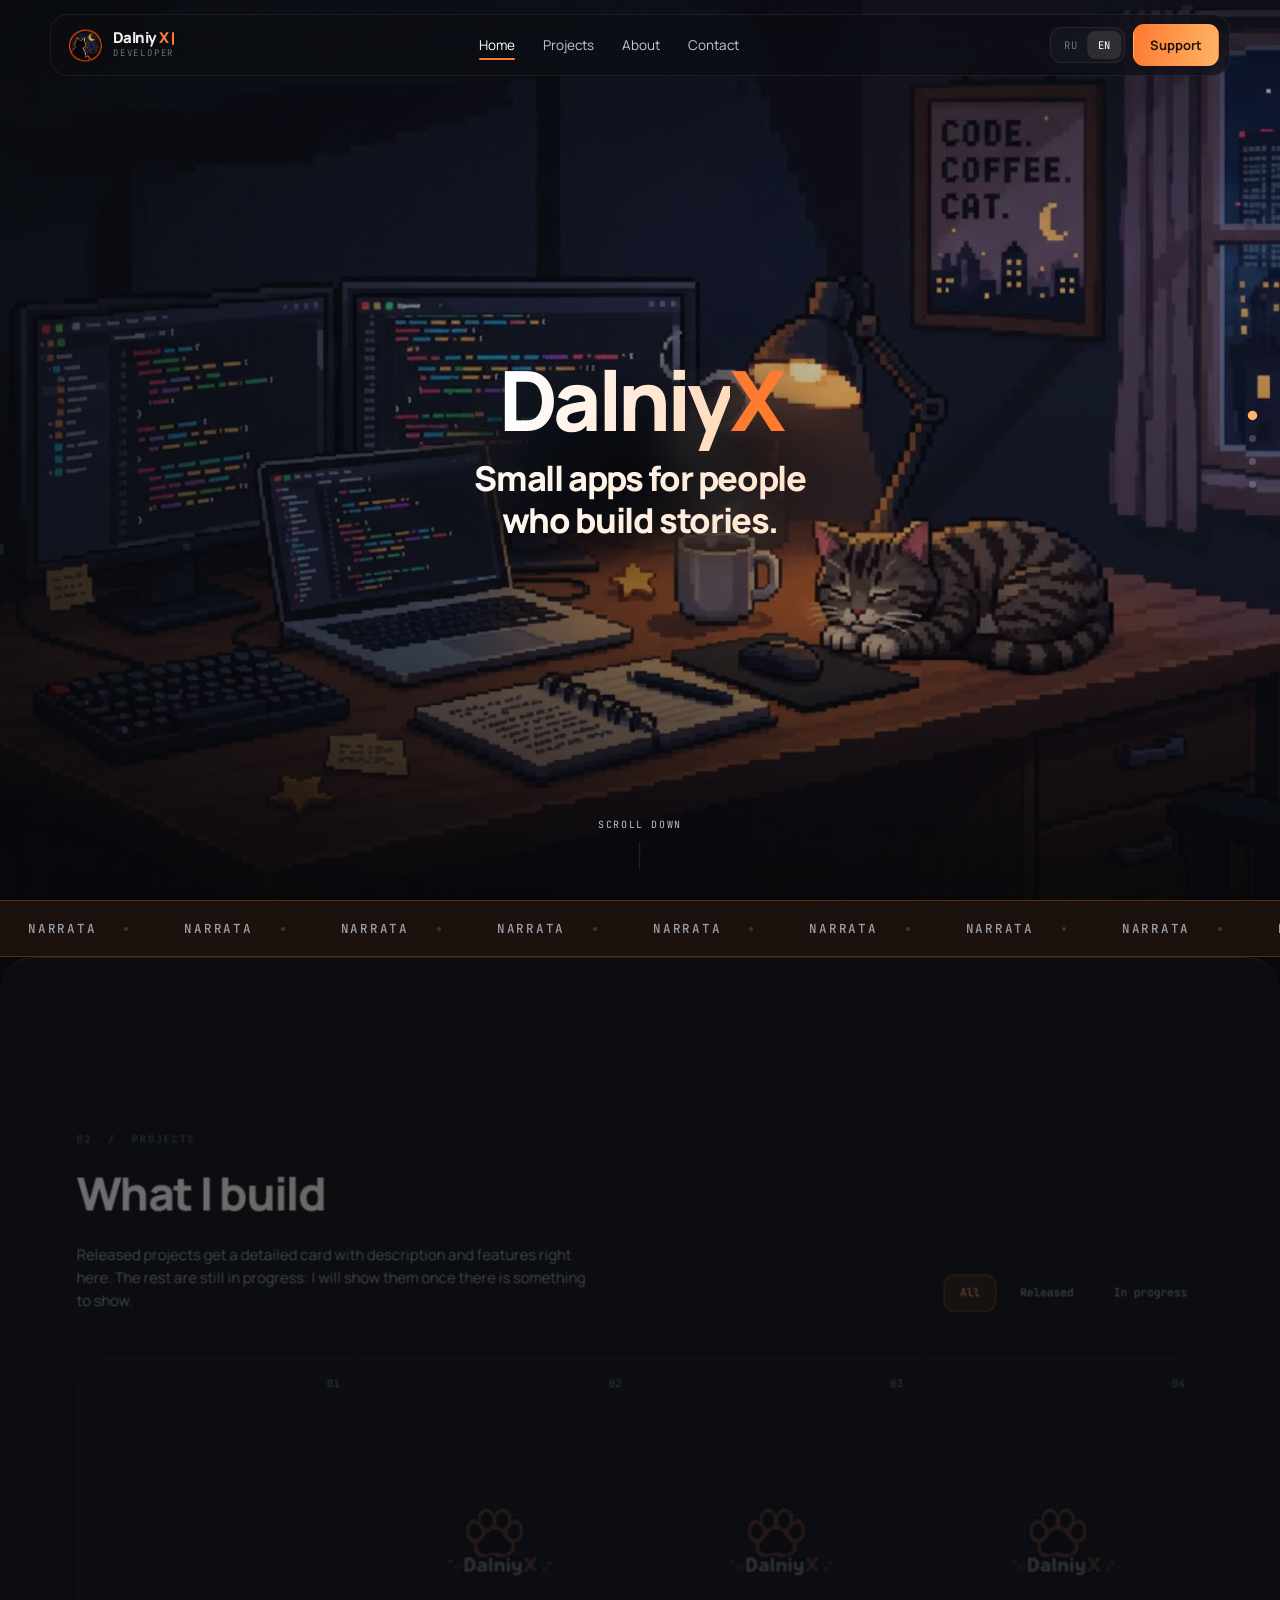
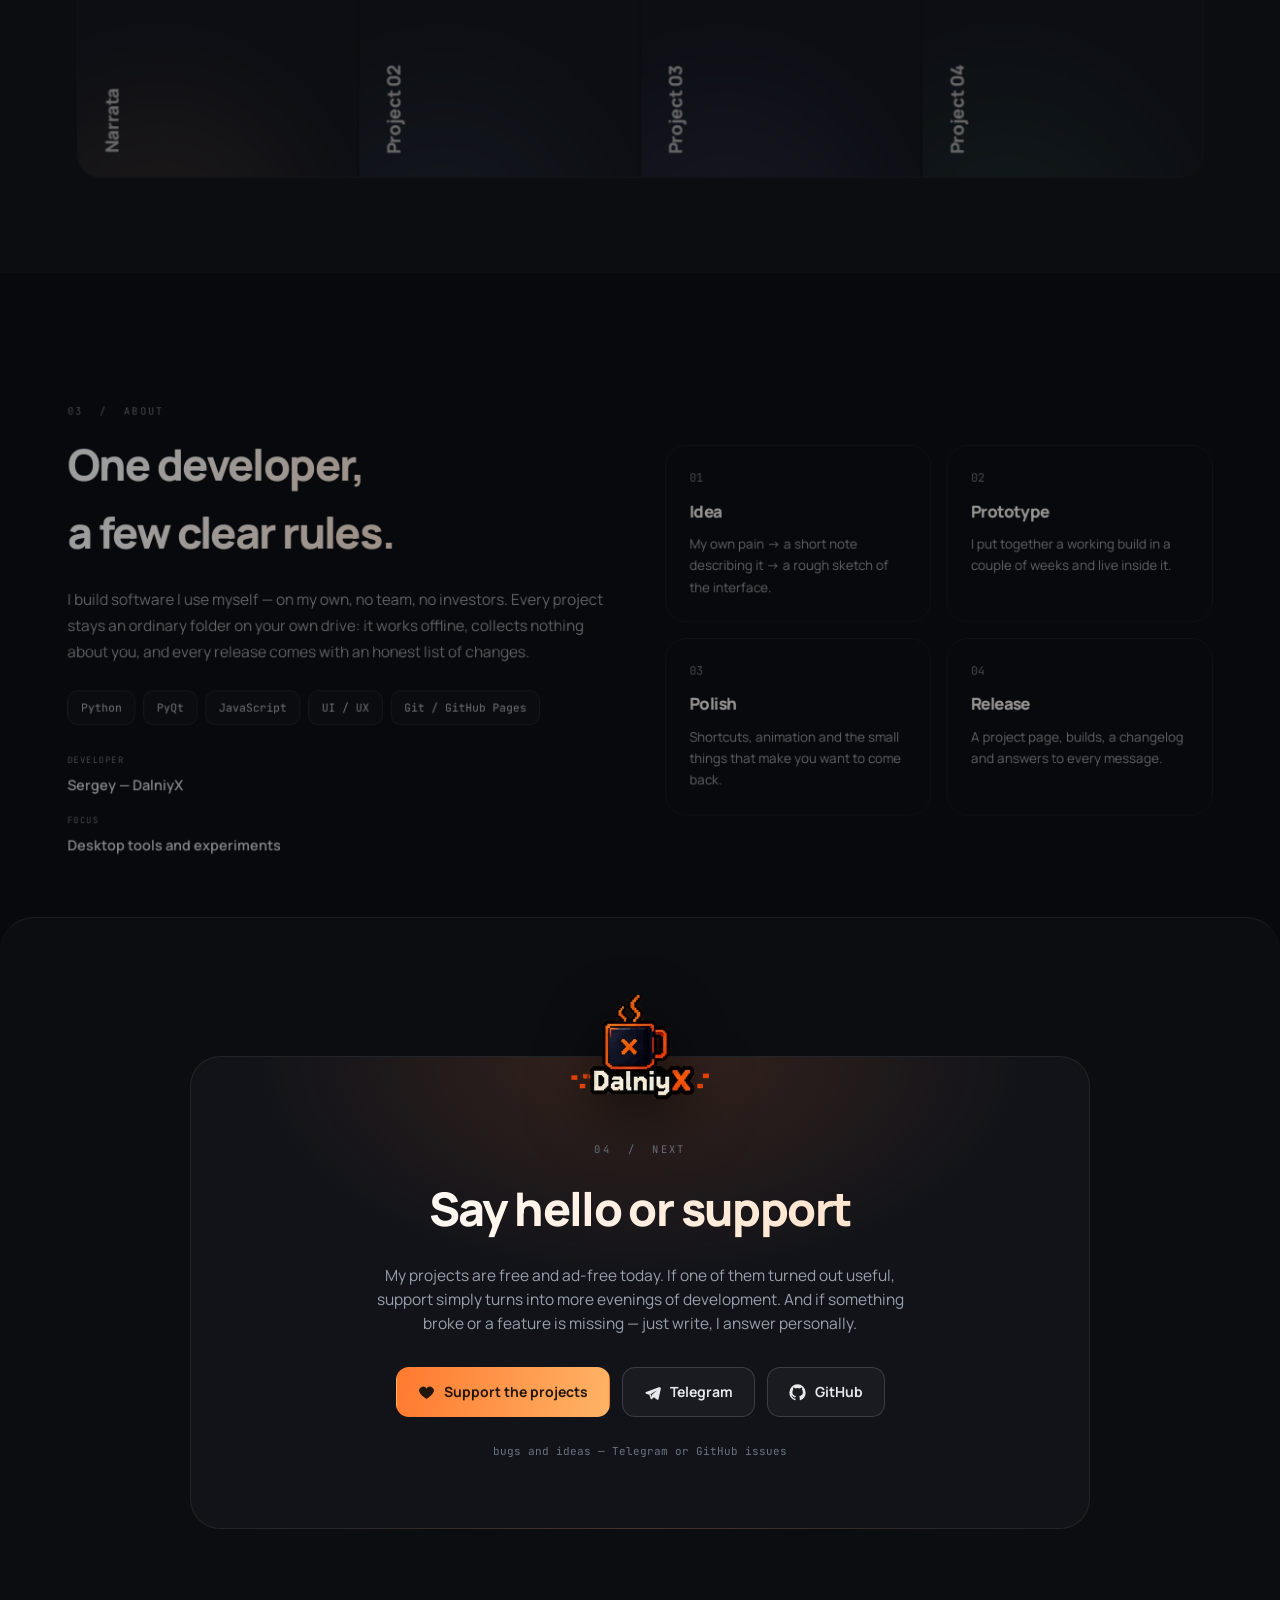
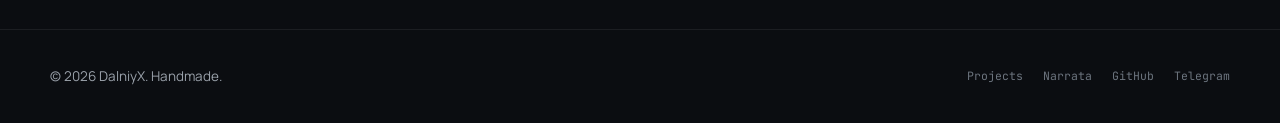
==== index.html @ a0e575e5 "Обновление сайта" ====
<!DOCTYPE html>
<html lang="ru">
<head>
<meta charset="UTF-8">
<meta name="viewport" content="width=device-width, initial-scale=1">
<title>DalniyX — независимый разработчик</title>
<meta name="description" content="DalniyX — независимый разработчик. Небольшие приложения для тех, кто создаёт истории.">
<meta name="theme-color" content="#08090c">
<meta property="og:title" content="DalniyX — независимый разработчик">
<meta property="og:description" content="Небольшие приложения для тех, кто создаёт истории.">
<meta property="og:type" content="website">
<link rel="preconnect" href="https://fonts.googleapis.com">
<link rel="preconnect" href="https://fonts.gstatic.com" crossorigin>
<link href="https://fonts.googleapis.com/css2?family=Manrope:wght@400;500;600;700;800&family=JetBrains+Mono:wght@400;500&display=swap" rel="stylesheet">
<link rel="icon" href="data:image/svg+xml,%3Csvg xmlns='http://www.w3.org/2000/svg' viewBox='0 0 32 32'%3E%3Crect width='32' height='32' rx='8' fill='%23ff7a2f'/%3E%3Ctext x='16' y='22' font-family='monospace' font-size='14' font-weight='700' text-anchor='middle' fill='%231a1207'%3EDX%3C/text%3E%3C/svg%3E">
<link rel="stylesheet" href="assets/style.css?v=20260927w">
<script>setTimeout(function(){document.documentElement.classList.add("ready")},1500);</script>
<style>
  /* стили, нужные только главной */
  .hero-fixed{position:fixed;inset:0;z-index:1;overflow:hidden;display:flex;flex-direction:column;
    justify-content:center}
  /* #top — пустой распорщик под .hero-fixed, должен ВСЕГДА быть ровно в экран
     (даже на мобильных, где общий .slide--full сбрасывает min-height в auto
     для героев с контентом — но здесь контента нет, схлопывался до padding).
     Компенсация +34px под наплыв секции убрана вместе с #intro — сразу за
     героем теперь бегущая строка (без отрицательного margin-top), компенсация
     нужна только у неё самой перед #projects, см. .marquee ниже. */
  #top{min-height:100svh;background:transparent}
  .hero-bg-img{position:absolute;inset:0;width:100%;height:100%;object-fit:cover;z-index:0;background:#090b0f;
    filter:brightness(.9);transform-origin:center center;will-change:transform}
  .hero-scrim{position:absolute;inset:0;z-index:1;pointer-events:none;background:
    linear-gradient(180deg,rgba(8,9,12,.4) 0%,rgba(8,9,12,.05) 28%,rgba(8,9,12,.25) 68%,rgba(8,9,12,.85) 100%),
    linear-gradient(90deg,rgba(8,9,12,.65) 0%,rgba(8,9,12,.25) 42%,rgba(8,9,12,.02) 66%)}
  .hero-copy{position:relative;z-index:2;max-width:640px;text-align:center;isolation:isolate}
  /* мягкое замыливание позади текста — вместо рамки/карточки: сзади всегда
     разная картинка (у кого-то там экраны с кодом), а так текст остаётся
     читаемым и герой не превращается в "текст в коробке". */
  .hero-copy::before{content:"";position:absolute;z-index:-1;inset:-90px -110px -80px -110px;
    backdrop-filter:blur(20px);-webkit-backdrop-filter:blur(20px);
    -webkit-mask:radial-gradient(ellipse 42% 48% at 50% 57%,#000 0%,#000 30%,transparent 68%);
            mask:radial-gradient(ellipse 42% 48% at 50% 57%,#000 0%,#000 30%,transparent 68%);
    background:radial-gradient(ellipse 42% 48% at 50% 57%,rgba(5,6,9,.85) 0%,rgba(5,6,9,.5) 32%,transparent 66%)}
  .scroll-hint{position:absolute;left:50%;bottom:30px;transform:translateX(-50%);z-index:2;
    display:flex;flex-direction:column;align-items:center;gap:10px;
    font-family:var(--mono);font-size:10px;letter-spacing:.16em;text-transform:uppercase;color:#c7ccd2}
  .scroll-hint i{width:1px;height:28px;position:relative;overflow:hidden;background:rgba(255,255,255,.12)}
  .scroll-hint i::after{content:"";position:absolute;left:0;top:-28px;width:100%;height:28px;
    background:linear-gradient(var(--acc-2),transparent);animation:scrollHintMove 2.4s ease-in-out infinite}
  @keyframes scrollHintMove{0%{transform:translateY(0)}100%{transform:translateY(56px)}}
  h1.title{margin:0;font-size:clamp(3rem,7.4vw,5.2rem);line-height:.95;letter-spacing:-.055em}
  h1.title .x{color:var(--acc)}
  .title-sub{display:block;margin-top:18px;font-size:clamp(1.35rem,3vw,2.15rem);line-height:1.2;letter-spacing:-.04em;font-weight:800}
  .lead{margin-top:22px;max-width:560px;color:var(--muted);font-size:16.5px;line-height:1.75}
  .lead b{color:var(--text);font-weight:700}
  .filters{display:flex;gap:8px;flex-wrap:wrap}
  .f-btn{padding:9px 16px;border:1px solid var(--line);border-radius:11px;font-family:var(--mono);font-size:12px;
    color:var(--muted);transition:color var(--t-mid) var(--e-out),border-color var(--t-mid) var(--e-out),background var(--t-mid) var(--e-out)}
  .f-btn:hover{color:#fff;border-color:var(--line-strong)}
  .f-btn.on{background:var(--acc-soft);border-color:rgba(255,122,47,.4);color:var(--acc-2)}
  .about-grid{display:grid;grid-template-columns:1fr 1fr;gap:52px;align-items:center}
  .tags{margin-top:26px;display:flex;flex-wrap:wrap;gap:8px}
  .tag{padding:8px 13px;border:1px solid var(--line);border-radius:10px;background:rgba(255,255,255,.03);
    font-family:var(--mono);font-size:11.5px;color:#b0b7bf}
  .facts{margin-top:30px;display:grid;gap:18px}
  .fact small{display:block;font-family:var(--mono);font-size:9px;letter-spacing:.16em;text-transform:uppercase;
    color:var(--dim);margin-bottom:5px}
  .fact span{font-size:14.5px;color:#d3d8de;font-weight:600}
  .steps{display:grid;grid-template-columns:1fr 1fr;gap:16px}
  .steps .card{background:transparent;border-color:rgba(255,255,255,.07)}
  .steps .card:hover{background:var(--surface);border-color:var(--line)}
  .steps .card-in{padding:24px}
  .steps .n{font-family:var(--mono);font-size:12px;color:var(--dim)}
  .steps h3{margin-top:12px;font-size:17px}
  .steps p{margin-top:9px;font-size:13.5px;color:var(--muted);line-height:1.65}
  /* overflow:visible — кружка .final-mug выступает за верхнюю рамку; свечение
     поэтому не отдельным размытым ::after (он бы вытек наружу), а фоном. */
  .final{position:relative;overflow:visible;text-align:center;padding:84px 34px 68px;border:1px solid var(--line);
    border-radius:30px;
    background:radial-gradient(560px 320px at 50% 0%,rgba(255,122,47,.16),transparent 70%),var(--surface)}
  .final>*{position:relative;z-index:1}
  .final>.final-mug{position:absolute;top:0;left:50%;z-index:2;width:150px;height:auto;
    transform:translate(-50%,-56%);filter:drop-shadow(0 18px 28px rgba(0,0,0,.6))}
  .final h2{margin-top:16px;font-size:clamp(2rem,4.4vw,2.9rem)}
  .final .sub{margin:18px auto 0;max-width:540px;color:var(--muted);font-size:15.5px}
  .final-row{margin-top:32px;display:flex;flex-wrap:wrap;gap:12px;justify-content:center}
  .final-note{margin-top:26px;font-family:var(--mono);font-size:11px;color:var(--dim)}
  @media(max-width:1020px){
    .about-grid{grid-template-columns:1fr;gap:36px}
  }
  @media(max-width:680px){
    /* flex:1 1 0 из базового правила задаёт flex-basis:0 — на колоночном
       направлении это важнее явного height, поэтому здесь переопределяем
       именно flex (basis без grow/shrink), а не просто height. */
    .accordion{flex-direction:column;height:auto;border-radius:20px}
    .accordion .ac-col{flex:0 0 84px}
    .accordion .ac-col:hover,.accordion .ac-col.open{flex:0 0 320px}
    .accordion .ac-label{writing-mode:horizontal-tb;transform:none;left:22px;bottom:auto;top:20px;right:50px}
    .accordion .ac-body{min-width:0}
    .accordion .ac-num{top:16px}
    .steps{grid-template-columns:1fr}
    .final{padding:70px 22px 46px;border-radius:24px}
    .final>.final-mug{width:118px}
  }
</style>
</head>
<body data-page="home">
<div class="bg-glow"></div>
<div class="bg-grid"></div>
<div class="progress-top"></div>

<!-- ============ ШАПКА ============ -->
<header>
  <div class="wrap">
    <div class="bar">
      <a class="brand" href="#top">
        <img class="brand-icon" src="assets/img/brand-icon.png" alt="" width="40" height="40">
        <span class="brand-text">
          <span class="brand-name">Dalniy<span class="x">X</span><i class="cursor" aria-hidden="true"></i></span>
          <span class="brand-sub">indie dev</span>
        </span>
      </a>

      <nav class="links" id="nav">
        <a href="#top" data-t="nav.home">Главная</a>
        <a href="#projects" data-t="nav.projects">Проекты</a>
        <a href="#about" data-t="nav.about">Обо мне</a>
        <a href="#contact" data-t="nav.contact">Контакты</a>
      </nav>

      <div class="bar-right">
        <div class="lang" id="lang" data-lang="ru">
          <span class="knob"></span>
          <button type="button" data-lang-set="ru">RU</button>
          <button type="button" data-lang-set="en">EN</button>
        </div>
        <a class="btn btn-primary btn-sm nav-support" href="#" data-support data-t="nav.support">Поддержать</a>
        <button class="burger" id="burger" data-t-aria="a11y.menu" aria-label="Меню" aria-expanded="false"><i></i><i></i><i></i></button>
      </div>
    </div>

    <div class="mobile" id="mobile">
      <div class="mobile-inner">
        <a href="#projects" data-t="nav.projects">Проекты</a>
        <a href="#about" data-t="nav.about">Обо мне</a>
        <a href="#contact" data-t="nav.contact">Контакты</a>
        <button type="button" data-support data-t="nav.support">Поддержать</button>
      </div>
    </div>
  </div>
</header>

<!-- ============ 01 · ГЛАВНАЯ ============ -->
<!-- ================= ФОН: ЗАКРЕПЛЁННОЕ ВИДЕО =================
     position:fixed — видео остаётся на месте, пока #top (пустой
     распорщик высотой в экран) прокручивается мимо. Текст гаснет
     и уезжает вверх при скролле, видео едва заметно наезжает
     зумом (Ken Burns) — JS в assets/app.js. Затем секция #intro
     (z-index выше) физически наезжает и закрывает видео.
     Приём подсмотрен на gptunnel.ru — тот же .video-section
     {position:fixed} + .spacer + .content-section{z-index:10}.
     Цикл видео сшит кроссфейдом 0.4с через ffmpeg (без этого
     на стыке конца/начала был бы заметный скачок кадра). -->
<div class="hero-fixed" id="heroFixed">
  <video class="hero-bg-img" id="heroBg" autoplay muted loop playsinline preload="auto"
         poster="assets/video/hero-poster.jpg" aria-hidden="true">
    <source src="assets/video/hero-loop.webm" type="video/webm">
    <source src="assets/video/hero-loop.mp4" type="video/mp4">
  </video>
  <div class="hero-scrim" aria-hidden="true"></div>

  <div class="wrap hero-copy" id="heroCopy">
    <h1 class="title">
      <span class="grad">Dalniy</span><span class="x">X</span>
      <span class="title-sub grad" data-t="home.titleSub">Небольшие приложения<br>для тех, кто создаёт истории.</span>
    </h1>
  </div>

  <a class="scroll-hint" id="scrollHint" href="#intro" aria-hidden="true" tabindex="-1">
    <span data-t="home.scroll">Листайте вниз</span>
    <i></i>
  </a>
</div>

<section class="slide slide--full" id="top" data-label="Главная" data-label-en="Home" aria-hidden="true"></section>

<!-- Бегущая строка: названия проектов, рендерит assets/app.js из тех же
     данных, что и карточки ниже — ничего не хардкожено, правится в Студии. -->
<div class="marquee" id="marquee" aria-hidden="true">
  <div class="marquee-track" id="marqueeTrack"></div>
</div>

<!-- ============ 03 · ПРОЕКТЫ ============ -->
<section class="slide slide--soft" id="projects" data-label="Проекты" data-label-en="Projects">
  <div class="wrap" data-scrub>
    <div class="sec-head">
      <div>
        <p class="eyebrow rv"><b>02</b> &nbsp;/&nbsp; <span data-t="home.pr.eyebrow">проекты</span></p>
        <h2 class="grad rv" data-t="home.pr.h2">Что я делаю</h2>
        <p class="sub rv" data-t="home.pr.sub">Готовые проекты живут на собственных страницах — с описанием, сборками и историей версий. Остальные пока в работе: покажу, как только будет что показывать.</p>
      </div>
      <div class="filters rv">
        <button class="f-btn on" data-f="all" data-t="home.f.all">Все</button>
        <button class="f-btn" data-f="release" data-t="home.f.release">В релизе</button>
        <button class="f-btn" data-f="wip" data-t="home.f.wip">В разработке</button>
      </div>
    </div>

    <!-- Карточки рисует assets/app.js по данным из assets/content.js -->
    <div class="accordion-wrap">
      <div class="accordion" id="grid"></div>
      <button class="ac-nav ac-nav-prev" id="acPrev" aria-label="Прокрутить влево" hidden>
        <svg width="18" height="18" viewBox="0 0 24 24" fill="none" stroke="currentColor" stroke-width="2.3" stroke-linecap="round" stroke-linejoin="round"><path d="M15 6l-6 6 6 6"/></svg>
      </button>
      <button class="ac-nav ac-nav-next" id="acNext" aria-label="Прокрутить вправо" hidden>
        <svg width="18" height="18" viewBox="0 0 24 24" fill="none" stroke="currentColor" stroke-width="2.3" stroke-linecap="round" stroke-linejoin="round"><path d="M9 6l6 6-6 6"/></svg>
      </button>
    </div>
  </div>
</section>

<!-- ============ 03 · ОБО МНЕ ============ -->
<section class="slide" id="about" data-label="Обо мне" data-label-en="About">
  <div class="wrap about-grid" data-scrub>
    <div>
      <p class="eyebrow rv"><b>03</b> &nbsp;/&nbsp; <span data-t="home.ab.eyebrow">обо мне</span></p>
      <h2 class="grad rv" style="margin-top:12px;font-size:clamp(2rem,4.2vw,2.8rem)" data-t="home.ab.h2">Один разработчик<br>и понятные правила.</h2>
      <p class="rv" style="margin-top:22px;font-size:15.5px;line-height:1.75;color:var(--muted)" data-t="home.ab.p1">
        Я делаю софт, которым пользуюсь сам — в одиночку, без команды и инвесторов.
        Каждый проект остаётся обычной папкой на вашем диске: работает без интернета,
        ничего о вас не собирает, а версии выходят с честным списком изменений.
      </p>

      <div class="tags rv">
        <span class="tag">Python</span>
        <span class="tag">PyQt</span>
        <span class="tag">JavaScript</span>
        <span class="tag">UI / UX</span>
        <span class="tag">Git / GitHub Pages</span>
      </div>

      <div class="facts rv">
        <div class="fact"><small data-t="home.ab.l1">Разработчик</small><span data-t="home.ab.v1">Sergey — DalniyX</span></div>
        <div class="fact"><small data-t="home.ab.l2">Чем занимаюсь</small><span data-t="home.ab.v2">Настольные инструменты и эксперименты</span></div>
      </div>
    </div>

    <div class="steps">
      <div class="card rv"><div class="card-in">
        <span class="n">01</span><h3 data-t="home.s1.t">Идея</h3>
        <p data-t="home.s1.p">Своя боль → короткое описание в заметках → набросок интерфейса.</p>
      </div></div>
      <div class="card rv"><div class="card-in">
        <span class="n">02</span><h3 data-t="home.s2.t">Прототип</h3>
        <p data-t="home.s2.p">Собираю рабочую версию за пару недель и живу в ней каждый день.</p>
      </div></div>
      <div class="card rv"><div class="card-in">
        <span class="n">03</span><h3 data-t="home.s3.t">Полировка</h3>
        <p data-t="home.s3.p">Горячие клавиши, анимации и мелочи, ради которых хочется вернуться.</p>
      </div></div>
      <div class="card rv"><div class="card-in">
        <span class="n">04</span><h3 data-t="home.s4.t">Релиз</h3>
        <p data-t="home.s4.p">Страница проекта, сборки, changelog и ответы на обратную связь.</p>
      </div></div>
    </div>
  </div>
</section>

<!-- ============ 04 · КОНТАКТЫ И ПОДДЕРЖКА ============ -->
<section class="slide slide--soft" id="contact" data-label="Контакты" data-label-en="Contact">
  <div class="wrap" style="max-width:900px" data-scrub>
    <div class="final rv">
      <img class="final-mug" src="assets/img/support-mug.png" alt="" aria-hidden="true">
      <p class="eyebrow"><b>04</b> &nbsp;/&nbsp; <span data-t="home.fin.eyebrow">дальше</span></p>
      <h2 class="grad" data-t="home.fin.h2">Написать или поддержать</h2>
      <p class="sub" data-t="home.fin.sub">
        Все приложения бесплатные и без рекламы. Если они пригодились — поддержка
        превращается в новые вечера за кодом. А если что-то сломалось или не хватает
        функции, просто напишите: отвечаю сам.
      </p>

      <div class="final-row">
        <button class="btn btn-primary" data-support>
          <svg width="17" height="17" viewBox="0 0 24 24" fill="currentColor"><path d="M12 21s-7.5-4.6-9.6-9A5.4 5.4 0 0 1 12 6.5 5.4 5.4 0 0 1 21.6 12c-2.1 4.4-9.6 9-9.6 9z"/></svg>
          <span data-t="home.fin.support">Поддержать проекты</span>
        </button>
        <a class="btn btn-ghost" href="https://t.me/dalniyx" data-link="telegram" target="_blank" rel="noopener">
          <svg width="17" height="17" viewBox="0 0 24 24" fill="currentColor"><path d="M21.8 4.1 2.9 11.4c-1 .4-1 1.8 0 2.2l4.7 1.5 1.8 5.6c.3.8 1.3 1 1.9.4l2.6-2.5 4.7 3.5c.7.5 1.7.1 1.9-.7l3.3-15c.2-1-.8-1.8-1.7-1.4zM9.4 14.5l9-5.7-7.5 6.9-.4 3.1-1.1-4.3z"/></svg>
          Telegram
        </a>
        <a class="btn btn-ghost" href="https://github.com/dalniyx" data-link="github" target="_blank" rel="noopener">
          <svg width="17" height="17" viewBox="0 0 24 24" fill="currentColor"><path d="M12 .5A11.5 11.5 0 0 0 .5 12a11.5 11.5 0 0 0 7.9 10.9c.6.1.8-.2.8-.6v-2c-3.2.7-3.9-1.5-3.9-1.5-.6-1.3-1.4-1.7-1.4-1.7-1.1-.8.1-.8.1-.8 1.2.1 1.8 1.2 1.8 1.2 1.1 1.8 2.8 1.3 3.5 1 .1-.8.4-1.3.8-1.6-2.6-.3-5.3-1.3-5.3-5.7 0-1.3.4-2.3 1.2-3.1-.1-.3-.5-1.5.1-3.1 0 0 1-.3 3.2 1.2a11 11 0 0 1 5.8 0c2.2-1.5 3.2-1.2 3.2-1.2.6 1.6.2 2.8.1 3.1.8.8 1.2 1.8 1.2 3.1 0 4.4-2.7 5.4-5.3 5.7.4.4.8 1.1.8 2.2v3.3c0 .4.2.7.8.6A11.5 11.5 0 0 0 23.5 12 11.5 11.5 0 0 0 12 .5Z"/></svg>
          GitHub
        </a>
      </div>

      <p class="final-note" data-t="home.fin.note">баги и идеи — в Telegram или issues на GitHub</p>
    </div>
  </div>
</section>

<!-- ============ ПОДВАЛ ============ -->
<footer>
  <div class="wrap site-foot">
    <div style="display:flex;align-items:center;gap:11px">
      <span>© <span data-year></span> DalniyX. <span data-t="footer.copy">Сделано вручную.</span></span>
    </div>
    <div class="links">
      <a href="#projects" data-t="nav.projects">Проекты</a>
      <a href="narrata.html">Narrata</a>
      <a href="https://github.com/dalniyx" data-link="github" target="_blank" rel="noopener">GitHub</a>
      <a href="https://t.me/dalniyx" data-link="telegram" target="_blank" rel="noopener">Telegram</a>
    </div>
  </div>
</footer>

<button class="to-top" id="toTop" type="button" aria-label="Наверх" data-t-aria="a11y.toTop">
  <svg width="18" height="18" viewBox="0 0 24 24" fill="none" stroke="currentColor" stroke-width="2.3" stroke-linecap="round" stroke-linejoin="round"><path d="M12 19V5"/><path d="m5 12 7-7 7 7"/></svg>
</button>

<!-- ============ МОДАЛКА ПОДДЕРЖКИ ============
     ВНИМАНИЕ: ссылки ниже — заготовки, подставьте свои адреса. -->
<dialog class="support" id="support" aria-label="Support">
  <div class="support-box">
    <h3 data-t="support.title">Поддержать проекты</h3>
    <p class="note" data-t="support.note">Любая сумма — это ещё один вечер разработки. Выберите удобный способ:</p>
    <div class="support-list">
      <a class="support-item" href="https://boosty.to/dalniyx" data-link="boosty" target="_blank" rel="noopener">
        <span class="ico o sm" style="width:38px;height:38px;border-radius:11px;font-weight:800;color:#22150a">B</span>
        <span><b>Boosty</b><small data-t="support.boostySub">регулярная поддержка</small></span>
        <span class="go">→</span>
      </a>
      <a class="support-item" href="" data-link="patreon" target="_blank" rel="noopener">
        <span class="ico p sm" style="width:38px;height:38px;border-radius:11px;font-weight:800;color:#2b0e08">P</span>
        <span><b>Patreon</b><small data-t="support.patreonSub">регулярная поддержка</small></span>
        <span class="go">→</span>
      </a>
      <a class="support-item" href="https://www.donationalerts.com/r/dalniyx" data-link="donationalerts" target="_blank" rel="noopener">
        <span class="ico v sm" style="width:38px;height:38px;border-radius:11px;font-weight:800;color:#0a0d11">D</span>
        <span><b>DonationAlerts</b><small data-t="support.daSub">разовый донат</small></span>
        <span class="go">→</span>
      </a>
      <a class="support-item" href="" data-link="tbank" target="_blank" rel="noopener">
        <span class="ico y sm" style="width:38px;height:38px;border-radius:11px;font-weight:800;color:#22150a">Т</span>
        <span><b>Т-Банк</b><small data-t="support.tbankSub">сбор картой, без регистрации</small></span>
        <span class="go">→</span>
      </a>
      <a class="support-item" href="https://pay.cloudtips.ru/p/00000000" data-link="cloudtips" target="_blank" rel="noopener">
        <span class="ico g sm" style="width:38px;height:38px;border-radius:11px;font-weight:800;color:#0a0d11">₽</span>
        <span><b>CloudTips</b><small data-t="support.ctSub">картой, без регистрации</small></span>
        <span class="go">→</span>
      </a>
    </div>
    <button class="support-close" data-close data-t="support.close">закрыть</button>
  </div>
</dialog>

<!-- ============ МОДАЛКА ПРОЕКТА ============
     Общее окно проекта вместо отдельных страниц (narrata.html физически ещё
     лежит). Открывается только у проектов с включённым «Окно проекта по клику»
     в Студии; всё наполнение — из project.details в content.js, см.
     fillProjectModal() в app.js. -->
<dialog class="project-modal" id="projectModal" aria-label="Project">
  <div class="project-modal-box">
    <button class="project-modal-close" data-close aria-label="Закрыть">
      <svg width="18" height="18" viewBox="0 0 24 24" fill="none" stroke="currentColor" stroke-width="2.3" stroke-linecap="round" stroke-linejoin="round"><path d="M18 6 6 18M6 6l12 12"/></svg>
    </button>
    <div class="pm-cover" id="pmCover"></div>
    <div class="pm-body">
      <div class="project-modal-head">
        <span class="ico o sm" id="pmIcon"></span>
        <span class="badge" id="pmStatus"></span>
      </div>
      <h3 class="project-modal-title" id="pmTitle"></h3>
      <p class="project-modal-tagline" id="pmTagline"></p>
      <p class="project-modal-lead" id="pmLead"></p>
      <div class="pm-facts" id="pmFacts"></div>
      <ul class="pm-features" id="pmFeatures"></ul>
      <div class="pm-cta" id="pmCta"></div>
    </div>
  </div>
</dialog>

<script src="assets/content.js?v=20260927w" defer></script>
<script src="assets/i18n.js?v=20260927w" defer></script>
<script src="assets/app.js?v=20260927w" defer></script>
</body>
</html>
---- assets/style.css ----
/* ============================================================
   DalniyX — общие стили
   Тёмная тема, тёплый янтарный акцент, спокойная моторика.
   ============================================================ */

:root{
  /* поверхности — тёмные, с мягкими ступенями высоты */
  --bg:#08090c;
  --bg-soft:#0b0d11;
  --surface:#111319;
  --surface-2:#171a21;
  --line:rgba(255,255,255,.07);
  --line-strong:rgba(255,255,255,.15);

  /* текст */
  --text:#f4f1ed;
  --muted:#9aa1aa;
  --dim:#6c747e;

  /* акценты */
  --acc:#ff7a2f;
  --acc-2:#ffb366;
  --acc-soft:rgba(255,122,47,.12);
  --ok:#58cf95;

  --max:1180px;
  --mono:'JetBrains Mono',ui-monospace,monospace;

  /* моторика: длинные мягкие кривые, без резких отскоков */
  --e-soft:cubic-bezier(.32,.72,0,1);
  --e-out:cubic-bezier(.22,.61,.36,1);
  --t-fast:.35s;
  --t-mid:.7s;
  --t-slow:1.1s;

  --shadow:0 40px 90px -50px rgba(0,0,0,.95);
}

*{box-sizing:border-box;-webkit-tap-highlight-color:transparent}
html{scroll-padding-top:96px}
body{
  margin:0;background:var(--bg);color:var(--text);
  font-family:Manrope,system-ui,sans-serif;line-height:1.55;
  overflow-x:hidden;-webkit-font-smoothing:antialiased;
}
/* мягкое появление страницы после применения языка */
html:not(.ready) body{opacity:0}
html.ready body{opacity:1;transition:opacity .5s var(--e-out)}

/* лёгкое зерно + виньетка на весь сайт — для кинематографичности, очень
   тонко (2.5%), почти не осознаётся глазом напрямую, но убирает ощущение
   «плоской» цифровой картинки. Фиксированные слои, клики не перехватывают. */
body::before{content:"";position:fixed;inset:0;z-index:5;pointer-events:none;
  background:radial-gradient(120% 85% at 50% 40%,transparent 55%,rgba(0,0,0,.35) 100%)}
body::after{content:"";position:fixed;inset:0;z-index:5;pointer-events:none;opacity:.025;mix-blend-mode:overlay;
  background-image:url("data:image/svg+xml,%3Csvg xmlns='http://www.w3.org/2000/svg'%3E%3Cfilter id='g'%3E%3CfeTurbulence type='fractalNoise' baseFrequency='0.8' numOctaves='2' stitchTiles='stitch'/%3E%3C/filter%3E%3Crect width='100%25' height='100%25' filter='url(%23g)'/%3E%3C/svg%3E");
  background-size:180px 180px}

a{color:inherit;text-decoration:none}
button{font:inherit;color:inherit;background:none;border:0;cursor:pointer}
h1,h2,h3{margin:0;font-weight:800;letter-spacing:-.035em}
p{margin:0}
img{max-width:100%}
::selection{background:rgba(255,122,47,.3)}
::-webkit-scrollbar{width:10px}
::-webkit-scrollbar-track{background:#06070a}
::-webkit-scrollbar-thumb{background:#1e232a;border-radius:99px}
::-webkit-scrollbar-thumb:hover{background:#2c323b}

@view-transition{navigation:auto}
::view-transition-old(root),::view-transition-new(root){animation-duration:.5s;animation-timing-function:cubic-bezier(.32,.72,0,1)}

/* ---------- фон ---------- */
.bg-glow{position:fixed;inset:0;z-index:-2;pointer-events:none;background:
  radial-gradient(1100px 620px at 80% -8%,rgba(255,122,47,.16),transparent 62%),
  radial-gradient(820px 560px at 4% 68%,rgba(255,140,70,.05),transparent 64%),
  linear-gradient(180deg,#0b0d11,#08090c 58%,#07080b)}
.bg-grid{position:fixed;inset:0;z-index:-1;pointer-events:none;opacity:.5;
  background-image:linear-gradient(rgba(255,255,255,.032) 1px,transparent 1px),
                   linear-gradient(90deg,rgba(255,255,255,.032) 1px,transparent 1px);
  background-size:78px 78px;
  -webkit-mask-image:radial-gradient(ellipse 95% 62% at 50% 0%,#000 14%,transparent 84%);
  mask-image:radial-gradient(ellipse 95% 62% at 50% 0%,#000 14%,transparent 84%)}

.progress-top{position:fixed;top:0;left:0;height:2px;width:0;z-index:200;
  background:linear-gradient(90deg,rgba(255,122,47,.6),var(--acc-2));opacity:.9}

.wrap{width:min(var(--max),calc(100% - 44px));margin:0 auto;position:relative;z-index:2}
.eyebrow{font-family:var(--mono);font-size:10.5px;letter-spacing:.22em;text-transform:uppercase;color:var(--dim)}
.eyebrow b{color:var(--dim);font-weight:400}
.grad{background:linear-gradient(100deg,#fff 4%,#ffd9b8 48%,#fff 92%);background-size:220% 100%;background-position:0% 0%;
  -webkit-background-clip:text;background-clip:text;color:transparent}
.grad:hover{animation:gradShimmer 1.6s linear infinite}
@keyframes gradShimmer{from{background-position:0% 0%}to{background-position:200% 0%}}

/* ---------- шапка ---------- */
header{position:fixed;top:0;left:0;right:0;z-index:120}
.bar{margin-top:14px;display:flex;align-items:center;justify-content:space-between;gap:14px;
  padding:9px 10px 9px 14px;border:1px solid var(--line);border-radius:18px;
  background:rgba(12,14,18,.6);backdrop-filter:blur(20px) saturate(140%);-webkit-backdrop-filter:blur(20px) saturate(140%);
  transition:background var(--t-mid) var(--e-out),border-color var(--t-mid) var(--e-out),box-shadow var(--t-mid) var(--e-out)}
header.stuck .bar{background:rgba(10,12,16,.9);border-color:var(--line-strong);box-shadow:0 20px 50px -34px rgba(0,0,0,1)}
/* логотип — иконка (кот в кольце, assets/img/brand-icon.png) + текст в столбик рядом */
.brand{display:flex;align-items:center;gap:10px}
.brand-icon{width:38px;height:38px;border-radius:50%;flex:none;transition:transform var(--t-mid) var(--e-out)}
.brand:hover .brand-icon{transform:rotate(-8deg)}
.brand-text{display:flex;flex-direction:column}
.brand-name{display:flex;align-items:center;gap:3px;font-weight:800;letter-spacing:-.04em;font-size:15px;line-height:1.15;
  transition:opacity var(--t-mid) var(--e-out)}
.brand:hover .brand-name{opacity:.85}
.brand-name .x{color:var(--acc)}
.brand-name .cursor{width:2px;height:13px;border-radius:2px;background:var(--acc);animation:brandBlink 1.1s step-end infinite}
@keyframes brandBlink{0%,45%{opacity:1}50%,100%{opacity:0}}
.brand-sub{display:block;font-family:var(--mono);font-size:9px;letter-spacing:.2em;text-transform:uppercase;color:var(--dim)}
nav.links{display:flex;align-items:center;gap:2px}
nav.links a{position:relative;padding:9px 13px;border-radius:11px;font-size:13.5px;color:#c4cad2;
  transition:color var(--t-fast) var(--e-out),background var(--t-fast) var(--e-out)}
nav.links a:hover{color:#fff;background:rgba(255,255,255,.05)}
nav.links a.active{color:#fff}
nav.links a.active::after{content:"";position:absolute;left:13px;right:13px;bottom:5px;height:1.5px;border-radius:2px;background:var(--acc)}

/* переключатель языка */
.lang{position:relative;display:flex;align-items:center;padding:3px;border:1px solid var(--line);border-radius:11px;
  background:rgba(255,255,255,.03);margin-left:6px}
.lang button{position:relative;z-index:1;padding:6px 10px;border-radius:8px;font-family:var(--mono);font-size:10.5px;
  letter-spacing:.06em;color:var(--dim);transition:color var(--t-mid) var(--e-out)}
.lang button.on{color:#fff}
.lang .knob{position:absolute;top:3px;left:3px;height:calc(100% - 6px);width:calc(50% - 3px);border-radius:8px;
  background:rgba(255,255,255,.1);transition:transform .55s var(--e-soft)}
.lang[data-lang="en"] .knob{transform:translateX(100%)}

.bar-right{display:flex;align-items:center;gap:8px}
.burger{display:none;width:40px;height:40px;border:1px solid var(--line);border-radius:12px;
  flex-direction:column;align-items:center;justify-content:center;gap:4px}
.burger i{display:block;width:17px;height:1.5px;background:#fff;border-radius:2px;
  transition:transform .55s var(--e-soft),opacity .3s var(--e-out)}
.burger.on i:nth-child(1){transform:translateY(5.5px) rotate(45deg)}
.burger.on i:nth-child(2){opacity:0}
.burger.on i:nth-child(3){transform:translateY(-5.5px) rotate(-45deg)}
.mobile{overflow:hidden;max-height:0;transition:max-height .65s var(--e-soft)}
.mobile-inner{margin-top:8px;padding:8px;border:1px solid var(--line);border-radius:18px;
  background:rgba(11,13,17,.97);backdrop-filter:blur(20px);display:flex;flex-direction:column}
.mobile-inner a,.mobile-inner button{padding:13px 14px;border-radius:12px;font-size:15px;text-align:left}
.mobile-inner a:active{background:rgba(255,255,255,.06)}

/* ---------- кнопки ---------- */
.btn{display:inline-flex;align-items:center;justify-content:center;gap:9px;padding:13px 21px;border-radius:13px;
  font-size:14px;font-weight:700;border:1px solid transparent;white-space:nowrap;
  transition:transform var(--t-fast) var(--e-out),background var(--t-mid) var(--e-out),
             border-color var(--t-mid) var(--e-out),color var(--t-mid) var(--e-out),opacity var(--t-fast)}
.btn svg{flex:none}
.btn:active{transform:scale(.975)}
.btn-primary{background:linear-gradient(100deg,var(--acc),var(--acc-2));color:#22150a}
.btn-primary:hover{opacity:.9}
.btn-ghost{border-color:var(--line-strong);color:#e6e9ec;background:rgba(255,255,255,.035)}
.btn-ghost:hover{background:rgba(255,255,255,.075);border-color:rgba(255,179,102,.45);color:#fff}
.btn-sm{padding:10px 16px;font-size:13px;border-radius:11px}
.btn-wide{width:100%}
.link-mono{font-family:var(--mono);font-size:12px;color:var(--acc-2);display:inline-flex;align-items:center;gap:7px;
  transition:gap .55s var(--e-soft),color var(--t-mid) var(--e-out)}
.link-mono:hover{gap:12px;color:var(--acc)}

/* ---------- секции ---------- */
/* фон обязателен: .hero-fixed стоит position:fixed позади всего,
   и любая секция без сплошной заливки будет просвечивать закреплённой
   картинкой героя насквозь — это не для «Обо мне», это для всех */
.slide{position:relative;z-index:2;padding:138px 0 100px;background:var(--bg)}
.slide--full{min-height:100svh;display:flex;flex-direction:column;justify-content:center}
/* мягкие секции наплывают на предыдущую панелью со скруглённым верхом */
.slide--soft{background:var(--bg-soft);border-top:1px solid var(--line);z-index:3;
  border-radius:34px 34px 0 0;margin-top:-34px}
.slide--soft + .slide{padding-top:110px}

/* прогресс-скраб: секция въезжает уменьшённой и гаснет на выходе */
[data-scrub]{will-change:transform,opacity}

.sec-head{display:flex;justify-content:space-between;align-items:flex-end;gap:22px;flex-wrap:wrap;margin-bottom:48px}
.sec-head h2{margin-top:12px;font-size:clamp(2.1rem,4.4vw,3rem)}
.sec-head .sub{margin-top:14px;color:var(--muted);max-width:540px;font-size:15.5px}
.sec-head.center{text-align:center;justify-content:center;max-width:640px;margin-left:auto;margin-right:auto}
.sec-head.center .sub{margin-left:auto;margin-right:auto}

/* точки-навигация */
.dots{position:fixed;right:24px;top:50%;transform:translateY(-50%);z-index:110;display:flex;flex-direction:column;gap:16px}
.dots button{position:relative;padding:0;width:7px;height:7px;border-radius:50%;background:rgba(255,255,255,.2);
  transition:background .6s var(--e-out),transform .6s var(--e-soft)}
.dots button:hover{background:rgba(255,255,255,.45)}
.dots button.on{background:var(--acc-2);transform:scale(1.35)}
.dots span{position:absolute;right:18px;top:50%;transform:translateY(-50%) translateX(8px);
  padding:5px 10px;border-radius:8px;background:rgba(17,19,25,.95);border:1px solid var(--line);
  font-family:var(--mono);font-size:10px;letter-spacing:.06em;white-space:nowrap;color:#d8dde3;
  opacity:0;pointer-events:none;transition:opacity .5s var(--e-out),transform .5s var(--e-soft)}
.dots button:hover span{opacity:1;transform:translateY(-50%) translateX(0)}

/* ---------- карточки ---------- */
.card{position:relative;overflow:hidden;border:1px solid var(--line);border-radius:22px;background:var(--surface);
  transition:border-color var(--t-mid) var(--e-out),transform var(--t-mid) var(--e-soft),
             box-shadow var(--t-mid) var(--e-out),background var(--t-mid) var(--e-out),opacity var(--t-mid)}
.card:hover{border-color:var(--line-strong);background:var(--surface-2);transform:translateY(-5px);box-shadow:var(--shadow)}
/* .rv.in{transform:none} (правило появления при скролле, см. ниже) — та же
   специфичность (0,2,0), что у .card:hover, и стоит в файле позже, поэтому
   тихо перебивал подъём на hover у любой карточки, у которой есть оба
   класса разом (а они есть почти у всех). Явная специфичность (0,3,0)
   решает вопрос без оглядки на порядок правил в файле. */
.card.rv:hover{transform:translateY(-5px)}
.card.rv.static:hover{transform:none}
.card-in{position:relative;z-index:1;padding:28px;display:flex;flex-direction:column;height:100%}
.card-top{display:flex;align-items:flex-start;justify-content:space-between;gap:14px;flex-wrap:wrap}
.card h3{font-size:20px}
.card .sub{margin-top:5px;font-family:var(--mono);font-size:11px;color:var(--dim)}
.card .txt{margin-top:16px;color:var(--muted);font-size:14.5px;line-height:1.7;flex:1}
.card .foot{margin-top:22px;padding-top:18px;border-top:1px solid var(--line)}
.card.static:hover{transform:none;border-color:var(--line);background:var(--surface);box-shadow:none}
.card.dashed{border-style:dashed;background:transparent}
.card.dashed .card-in{align-items:center;justify-content:center;text-align:center}

.ico{width:50px;height:50px;border-radius:15px;display:grid;place-items:center;flex:none}
.ico.o{background:linear-gradient(135deg,var(--acc),var(--acc-2))}
.ico.s{background:linear-gradient(135deg,#4d6579,#87a5b8)}
.ico.v{background:linear-gradient(135deg,#6c58c4,#a894f5)}
.ico.g{background:linear-gradient(135deg,#2f9a6c,#66d5a0)}
.ico.p{background:linear-gradient(135deg,#ff6854,#ff9f8f)}
.ico.y{background:linear-gradient(135deg,#ffdd2d,#fff07a)}
.ico.d{border:1px dashed var(--line-strong);color:var(--dim);font-size:22px}
.ico.sm{width:44px;height:44px;border-radius:13px}

.badge{display:inline-flex;align-items:center;gap:7px;padding:6px 12px;border-radius:99px;
  font-family:var(--mono);font-size:10.5px;letter-spacing:.06em;white-space:nowrap}
.b-live{border:1px solid rgba(88,207,149,.3);background:rgba(88,207,149,.1);color:#86e3b8}
.b-wip{border:1px solid rgba(255,179,102,.32);background:rgba(255,179,102,.1);color:var(--acc-2)}
.b-soon{border:1px solid rgba(135,165,184,.3);background:rgba(135,165,184,.1);color:#b6cddb}
.b-idea{border:1px solid var(--line-strong);background:rgba(255,255,255,.04);color:#aeb5bd}
.dot{width:6px;height:6px;border-radius:50%;background:var(--ok);box-shadow:0 0 10px rgba(88,207,149,.55)}

.chips{display:flex;flex-wrap:wrap;gap:7px;font-family:var(--mono);font-size:10.5px}
.chip{padding:5px 10px;border-radius:8px;border:1px solid var(--line);background:rgba(255,255,255,.04);color:#a7aeb6}
.chip.hot{border-color:rgba(255,122,47,.3);background:var(--acc-soft);color:var(--acc-2)}

.prog-head{display:flex;justify-content:space-between;font-family:var(--mono);font-size:10.5px;color:var(--dim);margin-bottom:8px}
.prog{height:4px;border-radius:99px;background:rgba(255,255,255,.07);overflow:hidden}
.prog i{display:block;height:100%;width:0;border-radius:99px;background:linear-gradient(90deg,var(--acc),var(--acc-2))}

.grid-3{display:grid;grid-template-columns:repeat(3,minmax(0,1fr));gap:18px}
.grid-2{display:grid;grid-template-columns:repeat(2,minmax(0,1fr));gap:18px}

/* ---------- проекты: горизонтальная «гармошка» (по мотивам axolotgames.com,
   в своих цветах и кривых) — узкие колонки, наведение раскрывает одну,
   остальные сужаются. На тач-устройствах (hover:none) раскрытие по тапу,
   см. setupAccordionTouch() в app.js. Скобка .accordion вместо просто
   .ac-col нужна ради specificity — иначе общий .rv{transition:…} для
   появления при скролле мог непредсказуемо перебить переходы гармошки
   в зависимости от порядка правил в файле. ---------- */
.accordion-wrap{position:relative}
.accordion{display:flex;gap:2px;height:440px;border-radius:24px;border:1px solid var(--line);
  overflow-x:auto;overflow-y:hidden;scroll-behavior:smooth}
/* min-width — пока проектов немного, колонки просто делят ширину поровну
   (flex-grow); как только они не помещаются even по минимуму — вместо
   нечитаемо-узких полосок появляется горизontальный скролл + стрелки. */
.ac-nav{position:absolute;top:50%;translate:0 -50%;z-index:10;width:38px;height:38px;border-radius:50%;
  display:flex;align-items:center;justify-content:center;border:1px solid var(--line-strong);
  background:rgba(12,14,18,.85);backdrop-filter:blur(10px);color:#e6e9ec;
  opacity:0;pointer-events:none;transition:opacity var(--t-mid) var(--e-out),border-color var(--t-mid) var(--e-out)}
.accordion-wrap:hover .ac-nav.show{opacity:1;pointer-events:auto}
.ac-nav:hover{border-color:rgba(255,179,102,.5)}
.ac-nav-prev{left:-16px}
.ac-nav-next{right:-16px}
.accordion .ac-col{position:relative;flex:1 1 0;min-width:74px;overflow:hidden;cursor:pointer;background:var(--surface);
  transition:flex-grow .5s var(--e-soft),background var(--t-mid) var(--e-out),
    opacity var(--t-slow) var(--e-soft),transform var(--t-slow) var(--e-soft);
  /* .ac-col теперь всегда <button> (карточка открывает модалку, не ссылку) —
     сбрасываем стандартные стили кнопки браузера, дальше ведёт себя как раньше */
  display:block;width:100%;border:0;padding:0;font:inherit;text-align:left;color:inherit;
  -webkit-appearance:none;appearance:none}
.accordion .ac-col .ac-img{position:absolute;inset:0;z-index:-1;width:100%;height:100%;object-fit:cover;
  filter:saturate(.65) brightness(.5);transition:filter .6s var(--e-out),transform 6s linear}
.accordion .ac-col.has-img:hover .ac-img,.accordion .ac-col.has-img.open .ac-img{
  filter:saturate(.9) brightness(.68);transform:scale(1.05)}
.accordion .ac-col::before{content:"";position:absolute;inset:0;z-index:0;opacity:.5;pointer-events:none;
  background:radial-gradient(120% 90% at 30% 120%,var(--tint,rgba(255,179,102,.4)),transparent 65%)}
.accordion .ac-col.has-img::before{opacity:.65;background:linear-gradient(0deg,rgba(6,7,10,.85),rgba(6,7,10,.25) 55%,rgba(6,7,10,.55)),
  radial-gradient(120% 90% at 30% 120%,var(--tint,rgba(255,179,102,.4)),transparent 65%)}
.accordion .ac-col[data-accent="o"]{--tint:rgba(255,179,102,.4);--line-c:#ff9a4d}
.accordion .ac-col[data-accent="s"]{--tint:rgba(135,165,184,.36);--line-c:#87a5b8}
.accordion .ac-col[data-accent="v"]{--tint:rgba(168,148,245,.38);--line-c:#a894f5}
.accordion .ac-col[data-accent="g"]{--tint:rgba(102,213,160,.34);--line-c:#66d5a0}
.accordion .ac-col[data-accent="d"]{--tint:rgba(255,255,255,.1);--line-c:rgba(255,255,255,.45)}

/* «дыхание» цвета проекта: пятно внизу колонки медленно разгорается и
   гаснет (6 с), у соседних колонок со сдвигом по --i — не в унисон.
   У колонок с картинкой ::before — затемнение поверх неё, его не трогаем. */
.accordion .ac-col::before{animation:acBreathe 6s ease-in-out infinite;animation-delay:calc(var(--i,0) * -1.4s)}
.accordion .ac-col.has-img::before{animation:none}
@keyframes acBreathe{0%,100%{opacity:.32}50%{opacity:.78}}

/* тонкая линия цвета проекта прорисовывается по верхнему краю при раскрытии */
.accordion .ac-col::after{content:"";position:absolute;left:0;right:0;top:0;height:2px;z-index:4;pointer-events:none;
  background:linear-gradient(90deg,transparent,var(--line-c,var(--acc)) 30%,var(--line-c,var(--acc)) 70%,transparent);
  transform:scaleX(0);transform-origin:left;opacity:0;transition:transform .25s var(--e-out),opacity .2s var(--e-out)}
.accordion .ac-col:hover::after,.accordion .ac-col.open::after{transform:scaleX(1);opacity:1;
  transition:transform .9s var(--e-soft) .05s,opacity .3s var(--e-out)}
.accordion .ac-col:hover,.accordion .ac-col.open{flex-grow:5;background:var(--surface-2)}
.accordion .ac-col.no-open{cursor:default}
.accordion .ac-num{position:absolute;right:18px;top:18px;z-index:1;font-family:var(--mono);font-size:11px;color:var(--dim)}
/* Переходы разные в две стороны (у CSS работает transition того состояния,
   В КОТОРОЕ переходим): при раскрытии текст проявляется чуть позже, когда
   колонка уже расширилась; при сворачивании — гаснет сразу и быстро, а
   вертикальная подпись возвращается только после него. min-width у .ac-body —
   чтобы текст не переносился под сужающуюся колонку, а просто уезжал за край
   (у .ac-col overflow:hidden). */
.accordion .ac-label{position:absolute;left:22px;bottom:24px;z-index:1;white-space:nowrap;
  writing-mode:vertical-rl;transform:rotate(180deg);font-weight:800;font-size:19px;letter-spacing:-.02em;
  transition:opacity .45s var(--e-out) .22s}
.accordion .ac-col:hover .ac-label,.accordion .ac-col.open .ac-label{opacity:0;transition:opacity .2s var(--e-out)}
.accordion .ac-body{position:absolute;top:0;bottom:0;left:0;right:0;min-width:340px;z-index:1;padding:30px;
  display:flex;flex-direction:column;justify-content:flex-end;
  opacity:0;transform:translateY(14px);transition:opacity .16s var(--e-out),transform .25s var(--e-out)}
.accordion .ac-col:hover .ac-body,.accordion .ac-col.open .ac-body{opacity:1;transform:none;
  transition:opacity .35s var(--e-out) .12s,transform .45s var(--e-soft) .12s}

/* при раскрытии элементы текста выходят по очереди (иконка → бейдж →
   заголовок → …), шаг 60 мс; при сворачивании гаснут все сразу */
.accordion .ac-body>*{opacity:0;transform:translateY(10px);transition:opacity .14s var(--e-out),transform .2s var(--e-out)}
.accordion .ac-col:hover .ac-body>*,.accordion .ac-col.open .ac-body>*{opacity:1;transform:none;
  transition:opacity .45s var(--e-out) calc(.14s + var(--k,0) * .06s),transform .6s var(--e-soft) calc(.14s + var(--k,0) * .06s)}
.accordion .ac-body>:nth-child(2){--k:1}
.accordion .ac-body>:nth-child(3){--k:2}
.accordion .ac-body>:nth-child(4){--k:3}
.accordion .ac-body>:nth-child(5){--k:4}
.accordion .ac-body>:nth-child(6){--k:5}
.accordion .ac-col.style-feature .ac-body>*,.accordion .ac-col.style-minimal .ac-body>*{opacity:1;transform:none}

/* полоса готовности наполняется заново при каждом раскрытии (scaleX поверх
   уже выставленной ширины), у WIP по ней проходит мягкий блик */
.accordion .ac-col .prog i{position:relative;overflow:hidden;transform:scaleX(0);transform-origin:left;
  transition:transform .2s var(--e-out)}
.accordion .ac-col:hover .prog i,.accordion .ac-col.open .prog i{transform:scaleX(1);
  transition:transform 1s var(--e-soft) .45s}
.accordion .ac-col.style-feature .prog i{transform:none}
.accordion .ac-col[data-cat="wip"] .prog i::after{content:"";position:absolute;inset:0;
  background:linear-gradient(90deg,transparent,rgba(255,255,255,.55),transparent);
  transform:translateX(-100%);animation:progShine 2.6s var(--e-out) infinite 1.4s}
@keyframes progShine{0%{transform:translateX(-100%)}60%,100%{transform:translateX(100%)}}
.accordion .ac-body .ico{margin-bottom:16px}
.accordion .ac-body h3{margin:0 0 8px;font-size:23px}
.accordion .ac-body .sub{font-family:var(--mono);font-size:11px;color:var(--dim);margin:-6px 0 6px}
.accordion .ac-body .txt{margin:0 0 4px;color:var(--muted);font-size:13.5px;line-height:1.65;max-width:280px}
.accordion .ac-body .badge{align-self:flex-start;margin-bottom:14px}
.accordion .ac-body .foot{margin-top:14px;padding-top:14px;border-top:1px solid var(--line);max-width:220px}
.ac-link{font-family:var(--mono);font-size:11.5px;color:var(--acc-2);display:inline-flex;align-items:center;gap:6px}

/* «вид карточки» — feature/minimal всегда показывают ac-body (не только
   на hover), у accordion (по умолчанию) поведение не меняется */
.accordion .ac-col.style-feature{flex:3 3 0;min-width:200px}
.accordion .ac-col.style-feature .ac-label,
.accordion .ac-col.style-minimal .ac-label{opacity:0}
.accordion .ac-col.style-feature .ac-body,
.accordion .ac-col.style-minimal .ac-body{opacity:1;transform:none;min-width:0}
.accordion .ac-col.style-minimal .ac-body{justify-content:center}
.ring{position:relative;display:inline-flex;align-items:center;justify-content:center;color:var(--acc);margin-top:6px}
.ring b{position:absolute;font-family:var(--mono);font-size:9.5px;font-weight:700;color:var(--text)}

/* «помехи» на карточках, которые ещё не в релизе — по примеру axolotgames.com
   (у них колонка «???» на раскрытии тонет в красном ТВ-шуме), в наших цветах
   и как акцент ПОВЕРХ описания, а не вместо него — у их «???» текста вообще
   нет, у наших WIP-проектов уже есть нормальное описание, прятать его незачем. */
.accordion .ac-col[data-cat="wip"] .ac-noise{
  position:absolute;inset:-20%;z-index:2;opacity:0;pointer-events:none;mix-blend-mode:screen;
  background-image:url("data:image/svg+xml,%3Csvg xmlns='http://www.w3.org/2000/svg'%3E%3Cfilter id='n'%3E%3CfeTurbulence type='fractalNoise' baseFrequency='0.85' numOctaves='2' stitchTiles='stitch'/%3E%3C/filter%3E%3Crect width='100%25' height='100%25' filter='url(%23n)'/%3E%3C/svg%3E");
  background-size:100px 100px;transition:opacity .3s var(--e-out)}
.accordion .ac-col[data-cat="wip"]:hover .ac-noise,.accordion .ac-col[data-cat="wip"].open .ac-noise{
  opacity:.3;animation:acNoiseShift .35s steps(2) infinite}
@keyframes acNoiseShift{
  0%{transform:translate(0,0)} 33%{transform:translate(-5%,3%)}
  66%{transform:translate(4%,-4%)} 100%{transform:translate(0,0)}
}
.accordion .ac-col[data-cat="wip"] .ac-glitch-bar{
  position:absolute;left:0;right:0;top:0;z-index:3;height:0;opacity:0;pointer-events:none;
  background:rgba(255,196,133,.8);mix-blend-mode:screen}
.accordion .ac-col[data-cat="wip"]:hover .ac-glitch-bar,.accordion .ac-col[data-cat="wip"].open .ac-glitch-bar{
  animation:acGlitchBar 1.7s steps(1) infinite}
@keyframes acGlitchBar{
  0%,76%{opacity:0;height:0;top:0;transform:translateX(0)}
  78%{opacity:.9;height:6px;top:16%;transform:translateX(-3%)}
  80%{opacity:0;height:0}
  84%{opacity:.8;height:9px;top:50%;transform:translateX(2.5%)}
  86%{opacity:0;height:0}
  91%{opacity:.7;height:4px;top:76%;transform:translateX(-2%)}
  93%,100%{opacity:0;height:0}
}

/* фон-арт WIP-карточек: в покое — маленькая приглушённая лапа по центру
   колонки (как водяной знак), при наведении/раскрытии — кроссфейд на кота
   «no access» в правой части карточки, чтобы не лезть на текст слева.
   Два слоя, потому что background-image между двумя url() не анимируется. */
.accordion .ac-col[data-cat="wip"] .ac-cat-art-wrap{position:absolute;inset:0;z-index:0;pointer-events:none}
.accordion .ac-col[data-cat="wip"] .ac-cat-paw,
.accordion .ac-col[data-cat="wip"] .ac-cat-noaccess{
  position:absolute;aspect-ratio:258/188;
  background-size:contain;background-repeat:no-repeat;background-position:center}
.accordion .ac-col[data-cat="wip"] .ac-cat-paw{
  left:50%;top:44%;width:min(62%,118px);max-height:60%;translate:-50% -50%;
  background-image:url('img/wip-paw.png');opacity:.38;filter:grayscale(.5);
  transition:opacity .6s var(--e-soft) .3s}
.accordion .ac-col[data-cat="wip"] .ac-cat-noaccess{
  right:4%;top:11%;width:min(44%,280px);
  background-image:url('img/wip-noaccess.png');opacity:0;filter:grayscale(.55);
  translate:calc(var(--mx,0) * 18px) calc(var(--my,0) * 12px);
  transition:opacity .2s var(--e-out),translate .6s var(--e-out)}
.accordion .ac-col[data-cat="wip"]:hover .ac-cat-paw,.accordion .ac-col[data-cat="wip"].open .ac-cat-paw{
  opacity:0;transition:opacity .25s var(--e-out)}
.accordion .ac-col[data-cat="wip"]:hover .ac-cat-noaccess,.accordion .ac-col[data-cat="wip"].open .ac-cat-noaccess{
  opacity:.5;animation:acCatGlitch .85s steps(1) infinite;transition:opacity .85s var(--e-soft),translate .6s var(--e-out)}
@keyframes acCatGlitch{
  0%,38%{filter:grayscale(.55);transform:translate(0,0) scale(1);opacity:.5}
  40%{filter:grayscale(.55) drop-shadow(4px 0 0 rgba(255,60,50,.6)) drop-shadow(-4px 0 0 rgba(60,220,255,.6));transform:translate(-4%,0) scale(1.02);opacity:.72}
  42%{filter:grayscale(.55);transform:translate(0,0) scale(1);opacity:.5}
  46%{filter:grayscale(.55) drop-shadow(-4px 0 0 rgba(255,60,50,.55)) drop-shadow(4px 0 0 rgba(60,220,255,.55));transform:translate(3%,0) scale(.99);opacity:.72}
  48%,88%{filter:grayscale(.55);transform:translate(0,0) scale(1);opacity:.5}
  90%{filter:grayscale(.55) drop-shadow(3px 0 0 rgba(255,60,50,.5)) drop-shadow(-3px 0 0 rgba(60,220,255,.5));transform:translate(-2.5%,0);opacity:.66}
  92%,100%{filter:grayscale(.55);transform:translate(0,0) scale(1);opacity:.5}
}

/* ---------- окно-мокап ---------- */
.mock{position:relative;border:1px solid var(--line);border-radius:18px;overflow:hidden;
  background:linear-gradient(180deg,#15181e,#0e1116);box-shadow:var(--shadow)}
.mock-bar{display:flex;align-items:center;gap:7px;padding:12px 15px;border-bottom:1px solid var(--line);background:rgba(255,255,255,.025)}
.mock-bar i{width:11px;height:11px;border-radius:50%;display:block}
.mock-bar .t{margin-left:10px;font-family:var(--mono);font-size:10.5px;color:var(--dim)}
.mock-body{display:grid;grid-template-columns:152px 1fr;min-height:340px}
.mock-side{border-right:1px solid var(--line);padding:14px 10px;display:flex;flex-direction:column;gap:5px}
.mock-side .cap{font-family:var(--mono);font-size:9px;letter-spacing:.18em;text-transform:uppercase;color:#59616a;padding:0 8px 6px}
.mock-side .it{display:flex;align-items:center;gap:9px;padding:7px 10px;border-radius:9px;font-size:12.5px;color:#959da6}
.mock-side .it s{width:5px;height:5px;border-radius:50%;background:#434b55;display:block}
.mock-side .it.on{background:rgba(255,255,255,.07);color:#fff}
.mock-side .it.on s{background:var(--acc)}
.mock-side .add{margin-top:auto;text-align:center;padding:8px;border:1px dashed var(--line-strong);border-radius:9px;font-size:10.5px;color:#666f79}
.mock-main{padding:22px}
.mock-main .cap{font-family:var(--mono);font-size:10px;letter-spacing:.16em;text-transform:uppercase;color:var(--acc-2)}
.mock-main h3{margin:9px 0 0;font-size:19px}
.mock-text{margin-top:16px;font-size:13.5px;line-height:1.8;color:#a2aab3}

/* ---------- модалка поддержки ---------- */
dialog.support{border:0;padding:0;background:transparent;max-width:min(460px,calc(100% - 32px));color:var(--text)}
dialog.support::backdrop{background:rgba(6,7,10,.7);backdrop-filter:blur(10px);opacity:0;transition:opacity .4s var(--e-out)}
dialog.support[open]::backdrop{opacity:1}
.support-box{border:1px solid var(--line-strong);border-radius:24px;background:var(--surface);
  padding:30px;box-shadow:0 50px 100px -50px rgba(0,0,0,1);
  opacity:0;transform:translateY(12px) scale(.98);transition:opacity .45s var(--e-out),transform .55s var(--e-soft)}
dialog.support.shown .support-box{opacity:1;transform:none}
.support-box h3{font-size:22px}
.support-box .note{margin-top:10px;color:var(--muted);font-size:14px}
.support-list{margin-top:22px;display:grid;gap:10px}
.support-item{display:flex;align-items:center;gap:14px;padding:14px 16px;border:1px solid var(--line);border-radius:14px;
  background:rgba(255,255,255,.025);transition:border-color var(--t-mid) var(--e-out),background var(--t-mid) var(--e-out),transform .5s var(--e-soft)}
.support-item:hover{border-color:var(--line-strong);background:rgba(255,255,255,.06);transform:translateX(4px)}
.support-item b{display:block;font-size:14.5px}
.support-item small{display:block;color:var(--dim);font-family:var(--mono);font-size:10.5px;margin-top:3px}
.support-item .go{margin-left:auto;color:var(--acc-2)}
.support-close{margin-top:22px;width:100%;padding:11px;border:1px solid var(--line);border-radius:12px;
  font-family:var(--mono);font-size:12px;color:var(--muted);transition:color var(--t-mid),border-color var(--t-mid)}
.support-close:hover{color:#fff;border-color:var(--line-strong)}

/* ---------- модалка проекта ----------
   --pm-acc — цвет проекта (Студия → «Цвет окна», иначе цвет иконки),
   выставляется из app.js; от него рамка, свечение, галочки и кнопка. */
dialog.project-modal{border:0;padding:0;background:transparent;width:min(860px,calc(100% - 32px));max-width:none;
  max-height:none;overflow:visible;color:var(--text)}
dialog.project-modal::backdrop{background:rgba(6,7,10,.72);backdrop-filter:blur(12px);opacity:0;
  transition:opacity .4s var(--e-out)}
dialog.project-modal[open]::backdrop{opacity:1}
.project-modal-box{--pm-acc:#ff9a4d;position:relative;max-height:min(780px,calc(100dvh - 48px));
  overflow-x:hidden;overflow-y:auto;scrollbar-width:thin;scrollbar-color:rgba(255,255,255,.16) transparent;
  overscroll-behavior:contain;
  border:1px solid color-mix(in srgb,var(--pm-acc) 26%,var(--line-strong));border-radius:26px;background:var(--surface);
  box-shadow:0 60px 120px -50px rgba(0,0,0,1),0 0 80px -40px color-mix(in srgb,var(--pm-acc) 45%,transparent);
  opacity:0;transform:translateY(14px) scale(.98);transition:opacity .45s var(--e-out),transform .6s var(--e-soft)}
dialog.project-modal.shown .project-modal-box{opacity:1;transform:none}
.project-modal-box::before{content:"";position:absolute;left:0;right:0;top:0;height:340px;pointer-events:none;z-index:1;
  background:radial-gradient(460px 260px at 88% -12%,color-mix(in srgb,var(--pm-acc) 24%,transparent),transparent 70%)}
.project-modal-close{position:absolute;top:16px;right:16px;z-index:3;width:38px;height:38px;border-radius:50%;
  display:flex;align-items:center;justify-content:center;color:var(--muted);cursor:pointer;
  border:1px solid var(--line);background:rgba(8,9,12,.55);backdrop-filter:blur(8px);
  transition:color var(--t-mid) var(--e-out),background var(--t-mid) var(--e-out),transform var(--t-mid) var(--e-soft)}
.project-modal-close:hover{color:var(--text);background:rgba(20,22,27,.85);transform:rotate(90deg)}

.pm-cover{display:none;position:relative;aspect-ratio:16/7;overflow:hidden;border-radius:25px 25px 0 0}
.has-cover .pm-cover{display:block}
.pm-cover img{display:block;width:100%;height:100%;object-fit:cover;transform:scale(1.04);
  transition:transform 1.4s var(--e-soft)}
dialog.project-modal.shown .pm-cover img{transform:none}
.pm-cover::after{content:"";position:absolute;inset:0;
  background:linear-gradient(180deg,rgba(17,19,25,.1) 30%,var(--surface) 98%)}
.pm-body{position:relative;z-index:2;padding:40px 46px 44px}
.has-cover .pm-body{margin-top:-64px;padding-top:0}

.project-modal-head{display:flex;align-items:center;gap:12px;padding-right:44px}
.project-modal-title{margin:18px 0 0;font-size:clamp(2rem,4.4vw,2.8rem);letter-spacing:-.035em;line-height:1}
.project-modal-tagline{margin-top:12px;font-size:17px;font-weight:700;letter-spacing:-.02em;line-height:1.35;color:var(--text)}
.project-modal-lead{margin-top:16px;color:var(--muted);font-size:14.5px;line-height:1.75}

/* flex, а не grid: последний неполный ряд растягивается, без пустых серых ячеек */
.pm-facts{margin-top:24px;display:flex;flex-wrap:wrap;gap:1px;
  border:1px solid var(--line);border-radius:16px;overflow:hidden;background:var(--line)}
.pm-fact{flex:1 1 118px;display:flex;flex-direction:column;gap:6px;padding:13px 15px;background:var(--surface)}
.pm-fact small{font-family:var(--mono);font-size:9.5px;letter-spacing:.16em;text-transform:uppercase;color:var(--dim)}
.pm-fact span{font-size:13.5px;font-weight:600;line-height:1.35}

.pm-features{margin:24px 0 0;padding:0;list-style:none;display:grid;grid-template-columns:1fr 1fr;gap:12px 20px}
.pm-features li{display:flex;align-items:center;gap:11px;font-size:14px;line-height:1.35;color:#d9dde2}
.pm-features i{flex:none;width:26px;height:26px;border-radius:9px;display:grid;place-items:center;color:var(--pm-acc);
  background:color-mix(in srgb,var(--pm-acc) 13%,transparent);border:1px solid color-mix(in srgb,var(--pm-acc) 30%,transparent)}

.pm-cta{margin-top:30px;display:flex;flex-wrap:wrap;gap:12px}
.pm-cta .btn-primary{background:linear-gradient(135deg,var(--pm-acc),color-mix(in srgb,var(--pm-acc) 62%,#fff));color:#15110c;
  box-shadow:0 14px 34px -14px color-mix(in srgb,var(--pm-acc) 70%,transparent)}

/* содержимое окна выходит по очереди при открытии */
.pm-body>*{opacity:0;transform:translateY(10px)}
dialog.project-modal.shown .pm-body>*{opacity:1;transform:none;
  transition:opacity .5s var(--e-out) calc(.1s + var(--k,0) * .05s),transform .7s var(--e-soft) calc(.1s + var(--k,0) * .05s)}
.pm-body>:nth-child(2){--k:1}
.pm-body>:nth-child(3){--k:2}
.pm-body>:nth-child(4){--k:3}
.pm-body>:nth-child(5){--k:4}
.pm-body>:nth-child(6){--k:5}
.pm-body>:nth-child(7){--k:6}
@media(max-width:560px){
  .pm-body{padding:28px 22px 26px}
  .has-cover .pm-body{margin-top:-40px}
  .pm-features{grid-template-columns:1fr}
}

/* ---------- подвал ---------- */
footer{position:relative;z-index:2;border-top:1px solid var(--line);padding:36px 0;background:var(--bg-soft)}
.site-foot{display:flex;align-items:center;justify-content:space-between;gap:18px;flex-wrap:wrap;font-size:13.5px;color:var(--muted)}
.site-foot .links{display:flex;gap:20px;font-family:var(--mono);font-size:11.5px;color:var(--dim)}
.site-foot .links a{transition:color var(--t-mid) var(--e-out)}
.site-foot .links a:hover{color:#fff}

/* ---------- появление ---------- */
.rv{opacity:0;transform:translateY(26px);
  transition:opacity var(--t-slow) var(--e-soft),transform var(--t-slow) var(--e-soft)}
.rv.in{opacity:1;transform:none}
/* крупные визуалы открываются шторкой, а не «выпрыгивают» */
.rv-wipe{opacity:0;clip-path:inset(0 0 100% 0);transform:scale(1.02);
  transition:opacity 1s var(--e-out),clip-path 1.25s var(--e-soft),transform 1.4s var(--e-soft)}
.rv-wipe.in{opacity:1;clip-path:inset(0 0 0 0);transform:none}
.parallax{will-change:transform}

/* ---------- кнопка «наверх» ---------- */
.to-top{position:fixed;right:22px;bottom:22px;z-index:40;width:46px;height:46px;border-radius:50%;
  display:flex;align-items:center;justify-content:center;border:1px solid var(--line-strong);
  background:rgba(12,14,18,.7);backdrop-filter:blur(16px);-webkit-backdrop-filter:blur(16px);
  color:#e6e9ec;opacity:0;pointer-events:none;transform:translateY(14px);
  transition:opacity .5s var(--e-out),transform .5s var(--e-soft),
    border-color var(--t-mid) var(--e-out),background var(--t-mid) var(--e-out)}
.to-top.show{opacity:1;pointer-events:auto;transform:none}
.to-top:hover{border-color:rgba(255,179,102,.5);background:rgba(20,22,27,.85);color:#fff}

/* ---------- бегущая строка проектов ---------- */
/* margin-bottom:34px гасится встречным margin-top:-34px у следующей
   .slide--soft (наплыв-приём) — без этого узкую полосу маркиз наполовину
   перекрывало следующей секцией, см. тот же трюк у #top в index.html. */
.marquee{position:relative;z-index:2;overflow:hidden;padding:18px 0;margin-bottom:34px;
  border-top:1px solid rgba(255,122,47,.25);border-bottom:1px solid rgba(255,122,47,.25);
  background:rgba(255,122,47,.08)}
.marquee-track{display:flex;width:max-content;gap:0;animation:marqueeMove 32s linear infinite}
.marquee:hover .marquee-track{animation-play-state:paused}
.marquee-item{display:flex;align-items:center;gap:28px;padding:0 28px;font-family:var(--mono);
  font-size:12.5px;letter-spacing:.14em;text-transform:uppercase;color:var(--dim);white-space:nowrap}
.marquee-item b{color:var(--muted);font-weight:500}
.marquee-item i{width:4px;height:4px;border-radius:50%;background:var(--line-strong)}
@keyframes marqueeMove{from{transform:translateX(0)}to{transform:translateX(-50%)}}

/* ---------- адаптив ---------- */
@media(max-width:1020px){
  .grid-3{grid-template-columns:1fr 1fr}
  .dots{display:none}
}
@media(max-width:880px){
  nav.links{display:none}
  .nav-support{display:none}
  .burger{display:flex}
  .slide{padding:112px 0 80px}
  .slide--full{min-height:auto}
}
@media(max-width:680px){
  .wrap{width:min(var(--max),calc(100% - 32px))}
  .slide--soft{border-radius:26px 26px 0 0;margin-top:-26px}
  .grid-3,.grid-2{grid-template-columns:1fr}
  .card-in{padding:22px}
  .scene{min-height:320px}
  .mock-body{grid-template-columns:108px 1fr}
  .mock-side .it{font-size:11.5px;padding:6px 8px}
  .site-foot{justify-content:center;text-align:center}
}

@media(prefers-reduced-motion:reduce){
  *{animation:none!important;transition:none!important}
  .rv,.rv-wipe{opacity:1;transform:none;clip-path:none}
  html:not(.ready) body{opacity:1}
}
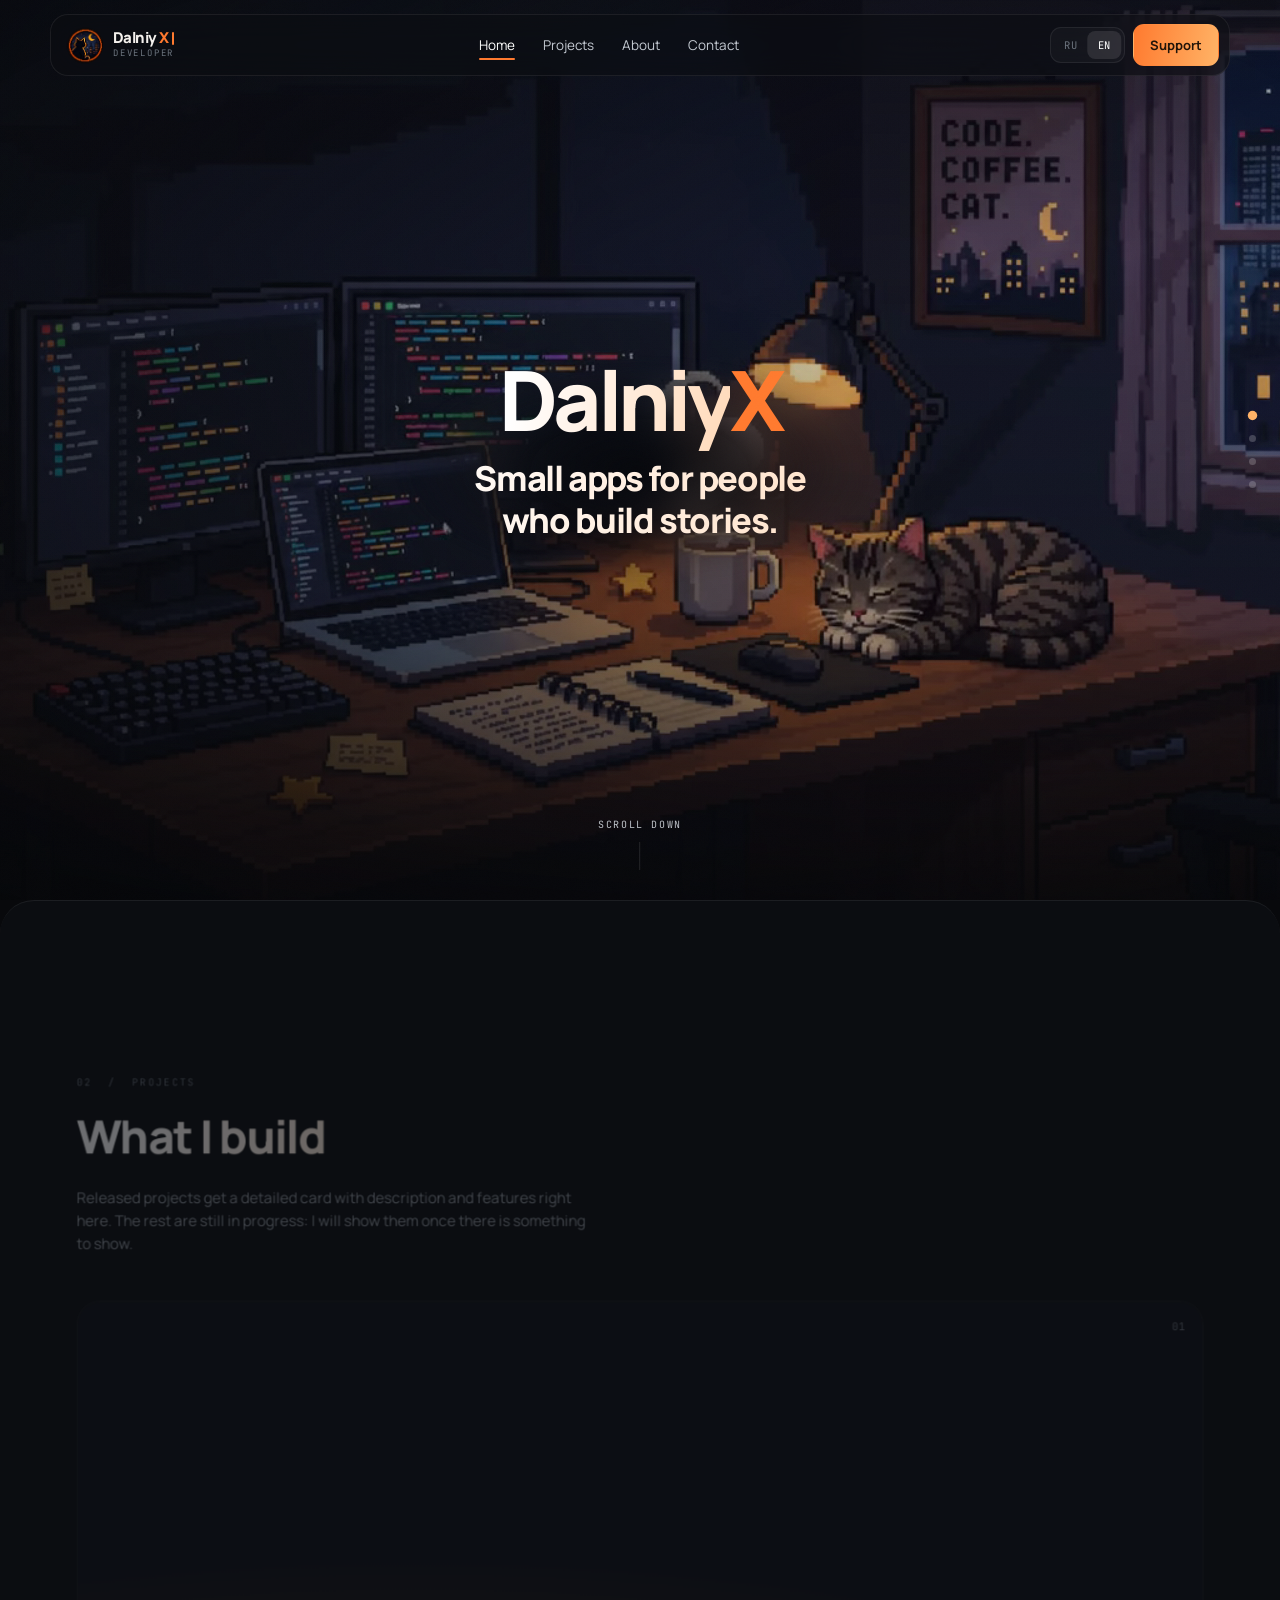
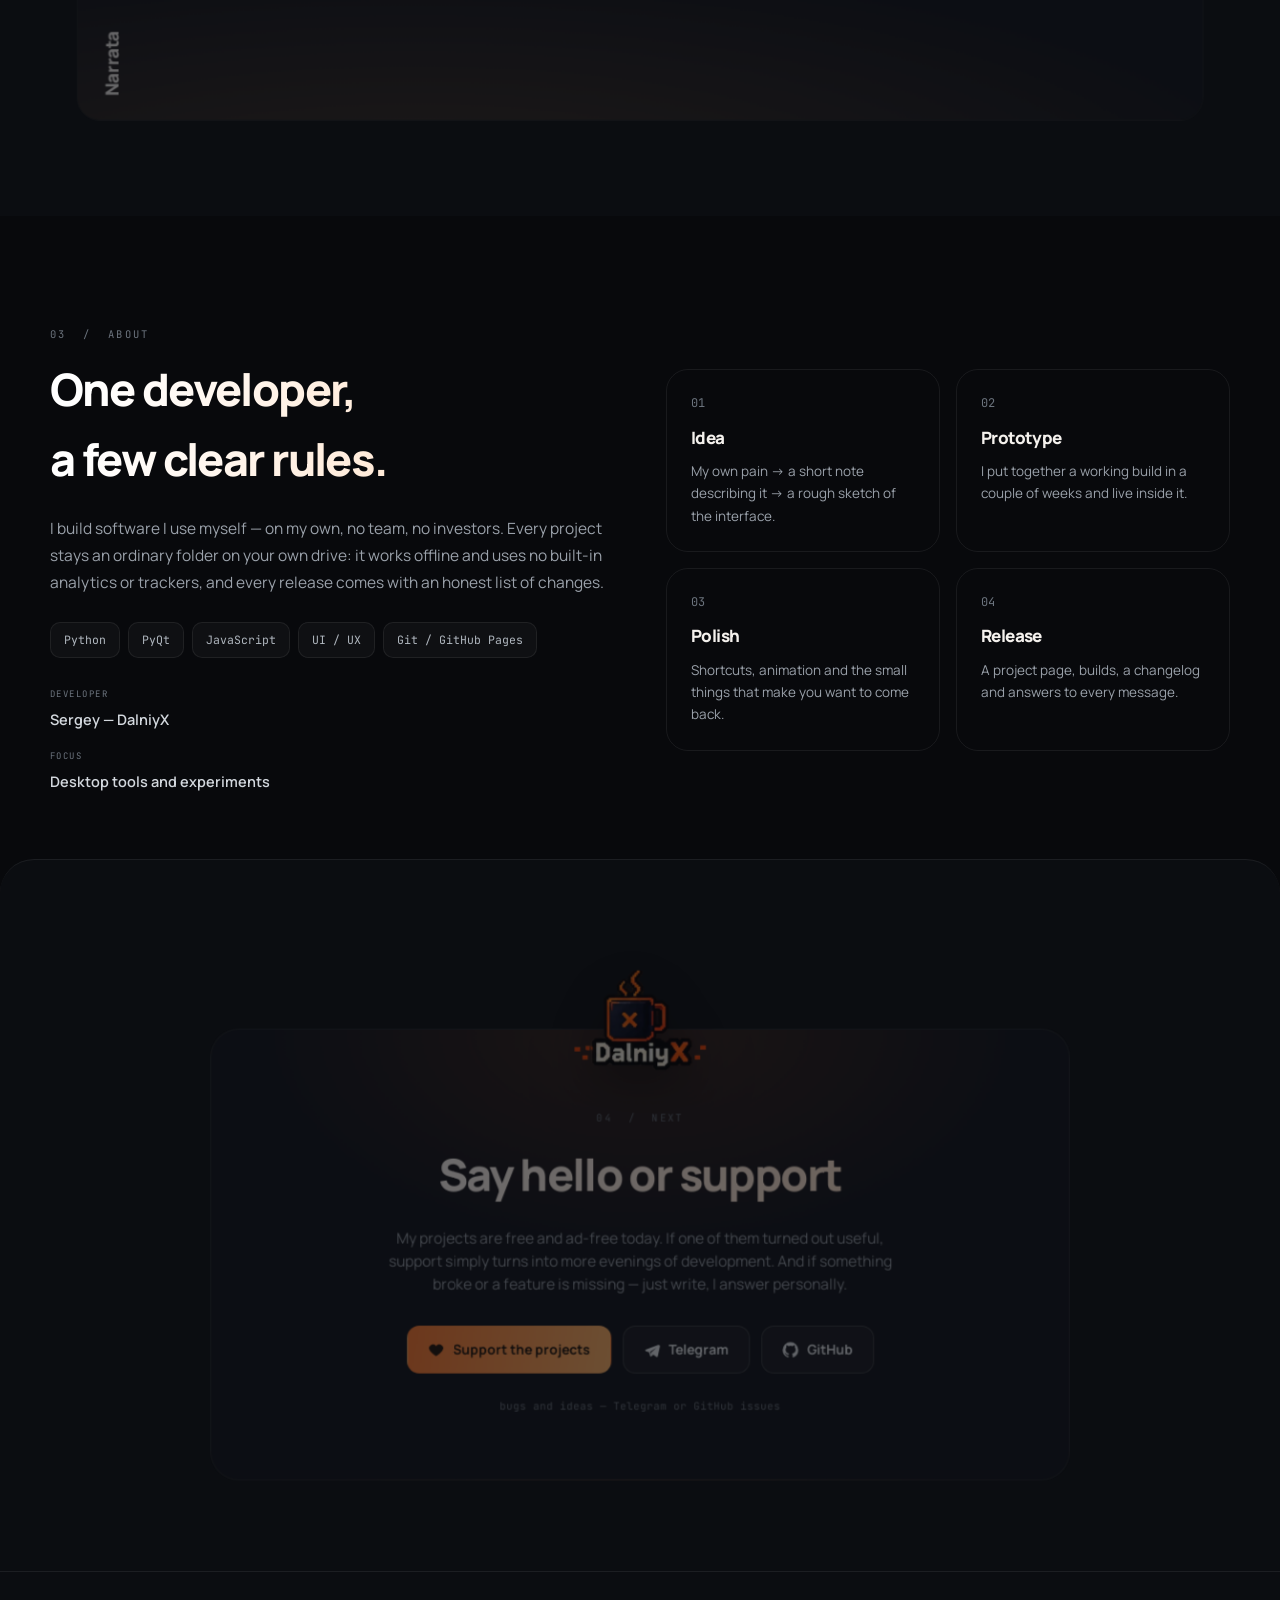
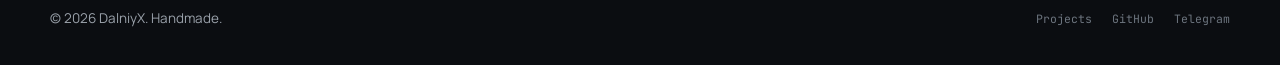
==== commit e0129b06: "Обновление сайта" ====
--- a/index.html
+++ b/index.html
@@ -6,14 +6,31 @@
 <title>DalniyX — независимый разработчик</title>
 <meta name="description" content="DalniyX — независимый разработчик. Небольшие приложения для тех, кто создаёт истории.">
 <meta name="theme-color" content="#08090c">
+<!-- Превью ссылки (Telegram, VK, Discord…). Адреса картинки и страницы обязаны быть
+     абсолютными; если сайт переедет на свой домен — поменять dalniyx.github.io здесь
+     и в строках canonical/og:url. Сама картинка — assets/img/og-image.jpg, 1200×630. -->
+<link rel="canonical" href="https://dalniyx.github.io/">
 <meta property="og:title" content="DalniyX — независимый разработчик">
 <meta property="og:description" content="Небольшие приложения для тех, кто создаёт истории.">
 <meta property="og:type" content="website">
+<meta property="og:site_name" content="DalniyX">
+<meta property="og:url" content="https://dalniyx.github.io/">
+<meta property="og:locale" content="ru_RU">
+<meta property="og:locale:alternate" content="en_US">
+<meta property="og:image" content="https://dalniyx.github.io/assets/img/og-image.jpg">
+<meta property="og:image:type" content="image/jpeg">
+<meta property="og:image:width" content="1200">
+<meta property="og:image:height" content="630">
+<meta property="og:image:alt" content="DalniyX — небольшие приложения для тех, кто создаёт истории">
+<meta name="twitter:card" content="summary_large_image">
+<meta name="twitter:image" content="https://dalniyx.github.io/assets/img/og-image.jpg">
 <link rel="preconnect" href="https://fonts.googleapis.com">
 <link rel="preconnect" href="https://fonts.gstatic.com" crossorigin>
 <link href="https://fonts.googleapis.com/css2?family=Manrope:wght@400;500;600;700;800&family=JetBrains+Mono:wght@400;500&display=swap" rel="stylesheet">
-<link rel="icon" href="data:image/svg+xml,%3Csvg xmlns='http://www.w3.org/2000/svg' viewBox='0 0 32 32'%3E%3Crect width='32' height='32' rx='8' fill='%23ff7a2f'/%3E%3Ctext x='16' y='22' font-family='monospace' font-size='14' font-weight='700' text-anchor='middle' fill='%231a1207'%3EDX%3C/text%3E%3C/svg%3E">
-<link rel="stylesheet" href="assets/style.css?v=20260927w">
+<link rel="icon" type="image/png" sizes="32x32" href="assets/img/favicon-32.png">
+<link rel="icon" type="image/png" sizes="64x64" href="assets/img/favicon-64.png">
+<link rel="apple-touch-icon" href="assets/img/apple-touch-icon.png">
+<link rel="stylesheet" href="assets/style.css?v=20261002c">
 <script>setTimeout(function(){document.documentElement.classList.add("ready")},1500);</script>
 <style>
   /* стили, нужные только главной */
@@ -116,7 +133,7 @@
         <img class="brand-icon" src="assets/img/brand-icon.png" alt="" width="40" height="40">
         <span class="brand-text">
           <span class="brand-name">Dalniy<span class="x">X</span><i class="cursor" aria-hidden="true"></i></span>
-          <span class="brand-sub">indie dev</span>
+          <span class="brand-sub">Developer</span>
         </span>
       </a>
 
@@ -175,7 +192,7 @@
     </h1>
   </div>
 
-  <a class="scroll-hint" id="scrollHint" href="#intro" aria-hidden="true" tabindex="-1">
+  <a class="scroll-hint" id="scrollHint" href="#projects" aria-hidden="true" tabindex="-1">
     <span data-t="home.scroll">Листайте вниз</span>
     <i></i>
   </a>
@@ -226,8 +243,8 @@
       <h2 class="grad rv" style="margin-top:12px;font-size:clamp(2rem,4.2vw,2.8rem)" data-t="home.ab.h2">Один разработчик<br>и понятные правила.</h2>
       <p class="rv" style="margin-top:22px;font-size:15.5px;line-height:1.75;color:var(--muted)" data-t="home.ab.p1">
         Я делаю софт, которым пользуюсь сам — в одиночку, без команды и инвесторов.
-        Каждый проект остаётся обычной папкой на вашем диске: работает без интернета,
-        ничего о вас не собирает, а версии выходят с честным списком изменений.
+        Каждый проект остаётся обычной папкой на вашем диске: работает без интернета
+        и не использует встроенную аналитику и трекеры, а версии выходят с честным списком изменений.
       </p>
 
       <div class="tags rv">
@@ -306,7 +323,6 @@
     </div>
     <div class="links">
       <a href="#projects" data-t="nav.projects">Проекты</a>
-      <a href="narrata.html">Narrata</a>
       <a href="https://github.com/dalniyx" data-link="github" target="_blank" rel="noopener">GitHub</a>
       <a href="https://t.me/dalniyx" data-link="telegram" target="_blank" rel="noopener">Telegram</a>
     </div>
@@ -329,7 +345,7 @@
         <span><b>Boosty</b><small data-t="support.boostySub">регулярная поддержка</small></span>
         <span class="go">→</span>
       </a>
-      <a class="support-item" href="" data-link="patreon" target="_blank" rel="noopener">
+      <a class="support-item" data-link="patreon" target="_blank" rel="noopener">
         <span class="ico p sm" style="width:38px;height:38px;border-radius:11px;font-weight:800;color:#2b0e08">P</span>
         <span><b>Patreon</b><small data-t="support.patreonSub">регулярная поддержка</small></span>
         <span class="go">→</span>
@@ -339,12 +355,12 @@
         <span><b>DonationAlerts</b><small data-t="support.daSub">разовый донат</small></span>
         <span class="go">→</span>
       </a>
-      <a class="support-item" href="" data-link="tbank" target="_blank" rel="noopener">
+      <a class="support-item" data-link="tbank" target="_blank" rel="noopener">
         <span class="ico y sm" style="width:38px;height:38px;border-radius:11px;font-weight:800;color:#22150a">Т</span>
         <span><b>Т-Банк</b><small data-t="support.tbankSub">сбор картой, без регистрации</small></span>
         <span class="go">→</span>
       </a>
-      <a class="support-item" href="https://pay.cloudtips.ru/p/00000000" data-link="cloudtips" target="_blank" rel="noopener">
+      <a class="support-item" data-link="cloudtips" target="_blank" rel="noopener">
         <span class="ico g sm" style="width:38px;height:38px;border-radius:11px;font-weight:800;color:#0a0d11">₽</span>
         <span><b>CloudTips</b><small data-t="support.ctSub">картой, без регистрации</small></span>
         <span class="go">→</span>
@@ -355,10 +371,9 @@
 </dialog>
 
 <!-- ============ МОДАЛКА ПРОЕКТА ============
-     Общее окно проекта вместо отдельных страниц (narrata.html физически ещё
-     лежит). Открывается только у проектов с включённым «Окно проекта по клику»
-     в Студии; всё наполнение — из project.details в content.js, см.
-     fillProjectModal() в app.js. -->
+     Общее окно проекта вместо отдельных страниц. Открывается только у проектов
+     с включённым «Окно проекта по клику» в Студии; всё наполнение — из
+     project.details в content.js, см. fillProjectModal() в app.js. -->
 <dialog class="project-modal" id="projectModal" aria-label="Project">
   <div class="project-modal-box">
     <button class="project-modal-close" data-close aria-label="Закрыть">
@@ -380,8 +395,8 @@
   </div>
 </dialog>
 
-<script src="assets/content.js?v=20260927w" defer></script>
-<script src="assets/i18n.js?v=20260927w" defer></script>
-<script src="assets/app.js?v=20260927w" defer></script>
+<script src="assets/content.js?v=20261002c" defer></script>
+<script src="assets/i18n.js?v=20261002c" defer></script>
+<script src="assets/app.js?v=20261002c" defer></script>
 </body>
 </html>
--- a/assets/style.css
+++ b/assets/style.css
@@ -231,10 +231,6 @@
 .b-soon{border:1px solid rgba(135,165,184,.3);background:rgba(135,165,184,.1);color:#b6cddb}
 .b-idea{border:1px solid var(--line-strong);background:rgba(255,255,255,.04);color:#aeb5bd}
 .dot{width:6px;height:6px;border-radius:50%;background:var(--ok);box-shadow:0 0 10px rgba(88,207,149,.55)}
-
-.chips{display:flex;flex-wrap:wrap;gap:7px;font-family:var(--mono);font-size:10.5px}
-.chip{padding:5px 10px;border-radius:8px;border:1px solid var(--line);background:rgba(255,255,255,.04);color:#a7aeb6}
-.chip.hot{border-color:rgba(255,122,47,.3);background:var(--acc-soft);color:var(--acc-2)}
 
 .prog-head{display:flex;justify-content:space-between;font-family:var(--mono);font-size:10.5px;color:var(--dim);margin-bottom:8px}
 .prog{height:4px;border-radius:99px;background:rgba(255,255,255,.07);overflow:hidden}
@@ -420,25 +416,6 @@
   92%,100%{filter:grayscale(.55);transform:translate(0,0) scale(1);opacity:.5}
 }
 
-/* ---------- окно-мокап ---------- */
-.mock{position:relative;border:1px solid var(--line);border-radius:18px;overflow:hidden;
-  background:linear-gradient(180deg,#15181e,#0e1116);box-shadow:var(--shadow)}
-.mock-bar{display:flex;align-items:center;gap:7px;padding:12px 15px;border-bottom:1px solid var(--line);background:rgba(255,255,255,.025)}
-.mock-bar i{width:11px;height:11px;border-radius:50%;display:block}
-.mock-bar .t{margin-left:10px;font-family:var(--mono);font-size:10.5px;color:var(--dim)}
-.mock-body{display:grid;grid-template-columns:152px 1fr;min-height:340px}
-.mock-side{border-right:1px solid var(--line);padding:14px 10px;display:flex;flex-direction:column;gap:5px}
-.mock-side .cap{font-family:var(--mono);font-size:9px;letter-spacing:.18em;text-transform:uppercase;color:#59616a;padding:0 8px 6px}
-.mock-side .it{display:flex;align-items:center;gap:9px;padding:7px 10px;border-radius:9px;font-size:12.5px;color:#959da6}
-.mock-side .it s{width:5px;height:5px;border-radius:50%;background:#434b55;display:block}
-.mock-side .it.on{background:rgba(255,255,255,.07);color:#fff}
-.mock-side .it.on s{background:var(--acc)}
-.mock-side .add{margin-top:auto;text-align:center;padding:8px;border:1px dashed var(--line-strong);border-radius:9px;font-size:10.5px;color:#666f79}
-.mock-main{padding:22px}
-.mock-main .cap{font-family:var(--mono);font-size:10px;letter-spacing:.16em;text-transform:uppercase;color:var(--acc-2)}
-.mock-main h3{margin:9px 0 0;font-size:19px}
-.mock-text{margin-top:16px;font-size:13.5px;line-height:1.8;color:#a2aab3}
-
 /* ---------- модалка поддержки ---------- */
 dialog.support{border:0;padding:0;background:transparent;max-width:min(460px,calc(100% - 32px));color:var(--text)}
 dialog.support::backdrop{background:rgba(6,7,10,.7);backdrop-filter:blur(10px);opacity:0;transition:opacity .4s var(--e-out)}
@@ -590,10 +567,26 @@
   .grid-3,.grid-2{grid-template-columns:1fr}
   .card-in{padding:22px}
   .scene{min-height:320px}
-  .mock-body{grid-template-columns:108px 1fr}
-  .mock-side .it{font-size:11.5px;padding:6px 8px}
   .site-foot{justify-content:center;text-align:center}
 }
+
+/* ---------- видимый фокус с клавиатуры ----------
+   Только :focus-visible — клик мышью рамку не показывает. Стоит после всех
+   правил компонентов, чтобы их не перебивали. */
+a:focus-visible,
+button:focus-visible,
+select:focus-visible,
+input:focus-visible,
+textarea:focus-visible,
+[tabindex]:focus-visible{outline:2px solid var(--acc-2);outline-offset:3px}
+/* колонка гармошки обрезается своим контейнером — рамка рисуется внутрь */
+.accordion .ac-col:focus-visible{outline-offset:-4px}
+/* тесные контролы внутри своих рамок — меньший зазор */
+.lang button:focus-visible,.dots button:focus-visible{outline-offset:1px}
+
+/* бегущая строка скрыта (меньше двух проектов в релизе) — панель
+   проектов не должна наезжать на низ первого экрана (там подсказка скролла) */
+.marquee[hidden] + .slide--soft{margin-top:0}
 
 @media(prefers-reduced-motion:reduce){
   *{animation:none!important;transition:none!important}
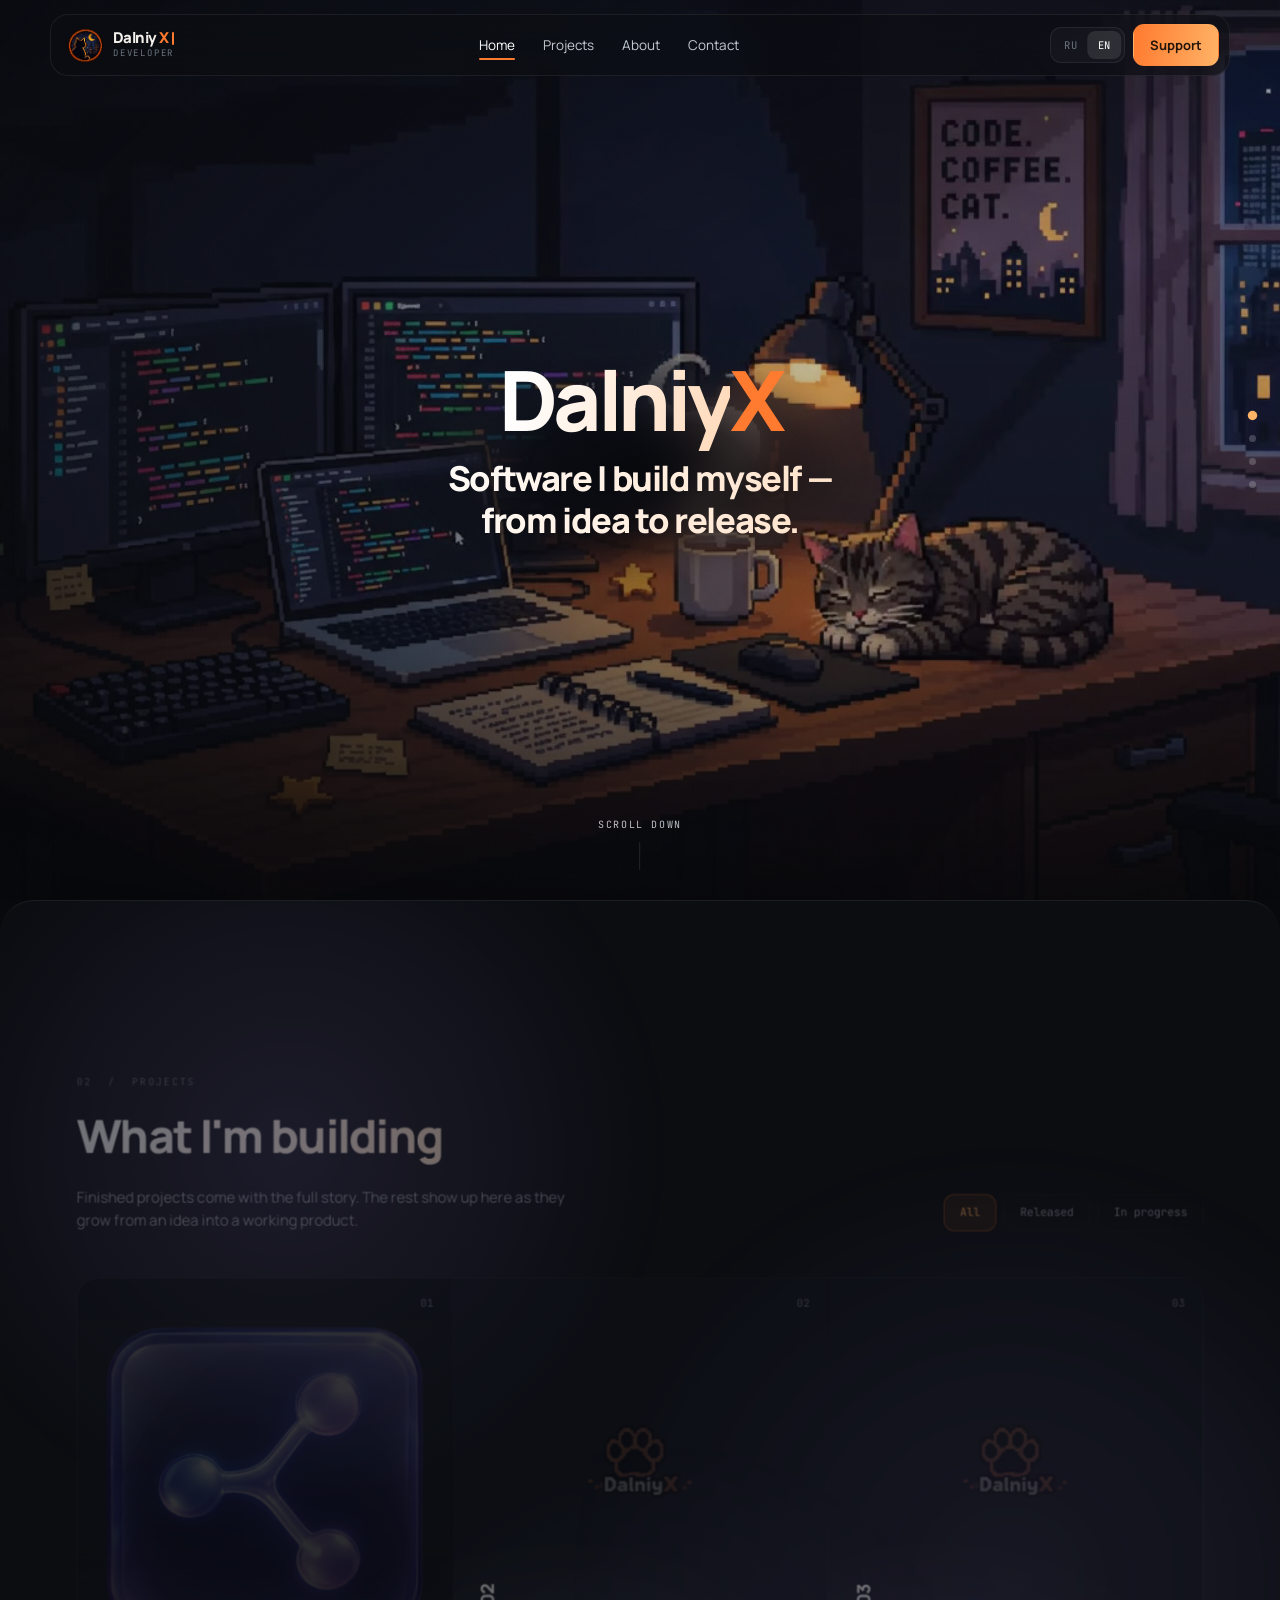
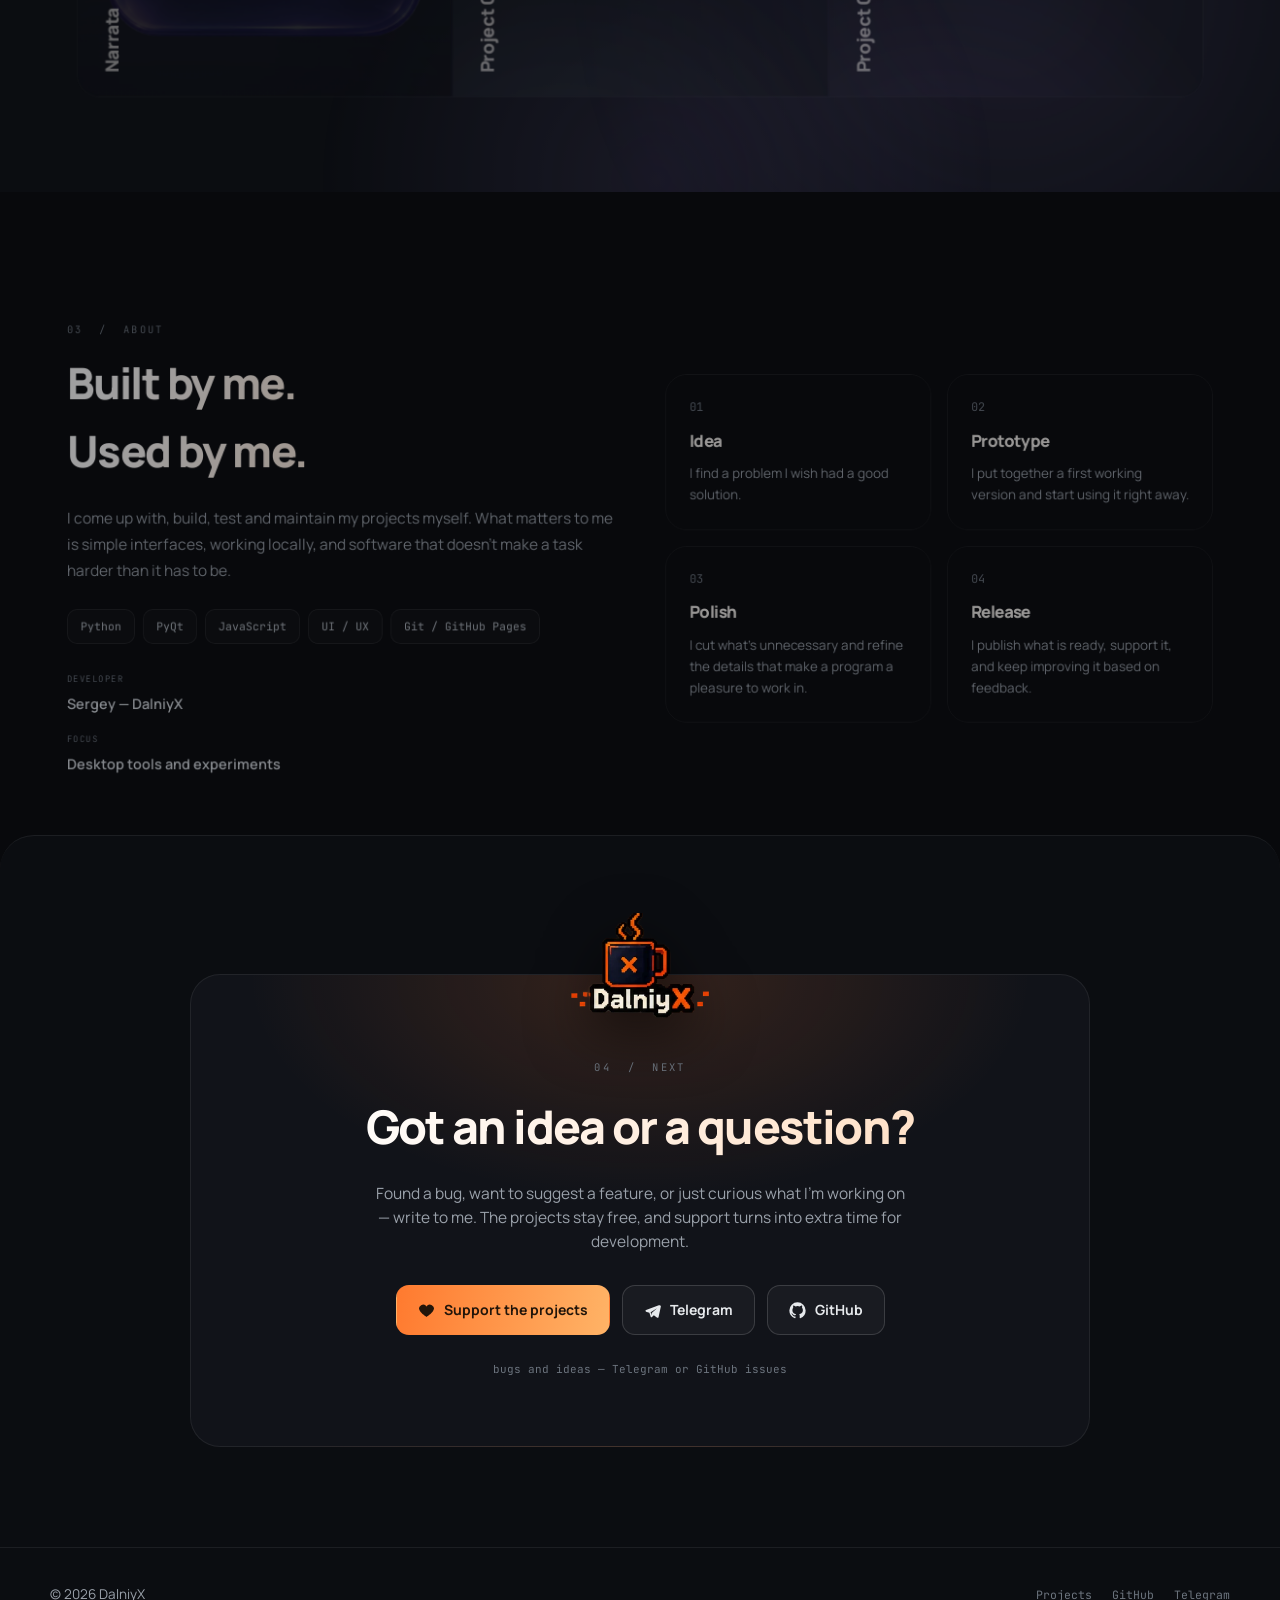
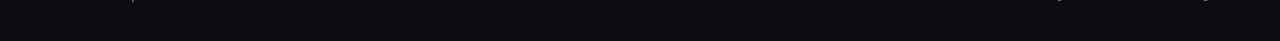
==== commit 45e9e031: "Обновление сайта" ====
--- a/index.html
+++ b/index.html
@@ -4,14 +4,14 @@
 <meta charset="UTF-8">
 <meta name="viewport" content="width=device-width, initial-scale=1">
 <title>DalniyX — независимый разработчик</title>
-<meta name="description" content="DalniyX — независимый разработчик. Небольшие приложения для тех, кто создаёт истории.">
+<meta name="description" content="DalniyX — независимый разработчик. Небольшие приложения и эксперименты, которые решают реальные задачи и которыми мне самому хочется пользоваться.">
 <meta name="theme-color" content="#08090c">
 <!-- Превью ссылки (Telegram, VK, Discord…). Адреса картинки и страницы обязаны быть
      абсолютными; если сайт переедет на свой домен — поменять dalniyx.github.io здесь
      и в строках canonical/og:url. Сама картинка — assets/img/og-image.jpg, 1200×630. -->
 <link rel="canonical" href="https://dalniyx.github.io/">
 <meta property="og:title" content="DalniyX — независимый разработчик">
-<meta property="og:description" content="Небольшие приложения для тех, кто создаёт истории.">
+<meta property="og:description" content="Небольшие приложения и эксперименты, которые решают реальные задачи и которыми мне самому хочется пользоваться.">
 <meta property="og:type" content="website">
 <meta property="og:site_name" content="DalniyX">
 <meta property="og:url" content="https://dalniyx.github.io/">
@@ -30,7 +30,7 @@
 <link rel="icon" type="image/png" sizes="32x32" href="assets/img/favicon-32.png">
 <link rel="icon" type="image/png" sizes="64x64" href="assets/img/favicon-64.png">
 <link rel="apple-touch-icon" href="assets/img/apple-touch-icon.png">
-<link rel="stylesheet" href="assets/style.css?v=20261002c">
+<link rel="stylesheet" href="assets/style.css?v=20261002e">
 <script>setTimeout(function(){document.documentElement.classList.add("ready")},1500);</script>
 <style>
   /* стили, нужные только главной */
@@ -188,7 +188,7 @@
   <div class="wrap hero-copy" id="heroCopy">
     <h1 class="title">
       <span class="grad">Dalniy</span><span class="x">X</span>
-      <span class="title-sub grad" data-t="home.titleSub">Небольшие приложения<br>для тех, кто создаёт истории.</span>
+      <span class="title-sub grad" data-t="home.titleSub">Программы, которые я делаю сам —<br>от идеи до релиза.</span>
     </h1>
   </div>
 
@@ -208,12 +208,15 @@
 
 <!-- ============ 03 · ПРОЕКТЫ ============ -->
 <section class="slide slide--soft" id="projects" data-label="Проекты" data-label-en="Projects">
+  <!-- ambient: три больших мягких свечения цвета текущего проекта, едва заметно «дышат»;
+       цвет (--amb) выставляет app.js, движение и яркость — .proj-ambient в style.css -->
+  <div class="proj-ambient" id="projAmbient" aria-hidden="true"><i></i><i></i><i></i></div>
   <div class="wrap" data-scrub>
     <div class="sec-head">
       <div>
         <p class="eyebrow rv"><b>02</b> &nbsp;/&nbsp; <span data-t="home.pr.eyebrow">проекты</span></p>
-        <h2 class="grad rv" data-t="home.pr.h2">Что я делаю</h2>
-        <p class="sub rv" data-t="home.pr.sub">Готовые проекты живут на собственных страницах — с описанием, сборками и историей версий. Остальные пока в работе: покажу, как только будет что показывать.</p>
+        <h2 class="grad rv" data-t="home.pr.h2">Что я строю</h2>
+        <p class="sub rv" data-t="home.pr.sub">Готовые проекты — с подробностями. Остальные появляются здесь по мере того, как превращаются из идеи в работающий продукт.</p>
       </div>
       <div class="filters rv">
         <button class="f-btn on" data-f="all" data-t="home.f.all">Все</button>
@@ -240,12 +243,8 @@
   <div class="wrap about-grid" data-scrub>
     <div>
       <p class="eyebrow rv"><b>03</b> &nbsp;/&nbsp; <span data-t="home.ab.eyebrow">обо мне</span></p>
-      <h2 class="grad rv" style="margin-top:12px;font-size:clamp(2rem,4.2vw,2.8rem)" data-t="home.ab.h2">Один разработчик<br>и понятные правила.</h2>
-      <p class="rv" style="margin-top:22px;font-size:15.5px;line-height:1.75;color:var(--muted)" data-t="home.ab.p1">
-        Я делаю софт, которым пользуюсь сам — в одиночку, без команды и инвесторов.
-        Каждый проект остаётся обычной папкой на вашем диске: работает без интернета
-        и не использует встроенную аналитику и трекеры, а версии выходят с честным списком изменений.
-      </p>
+      <h2 class="grad rv" style="margin-top:12px;font-size:clamp(2rem,4.2vw,2.8rem)" data-t="home.ab.h2">Делаю сам.<br>Пользуюсь сам.</h2>
+      <p class="rv" style="margin-top:22px;font-size:15.5px;line-height:1.75;color:var(--muted)" data-t="home.ab.p1">Я придумываю, собираю, тестирую и поддерживаю свои проекты сам. Мне важны простые интерфейсы, локальная работа и программы, которые не усложняют задачу сильнее, чем она того требует.</p>
 
       <div class="tags rv">
         <span class="tag">Python</span>
@@ -264,19 +263,19 @@
     <div class="steps">
       <div class="card rv"><div class="card-in">
         <span class="n">01</span><h3 data-t="home.s1.t">Идея</h3>
-        <p data-t="home.s1.p">Своя боль → короткое описание в заметках → набросок интерфейса.</p>
+        <p data-t="home.s1.p">Нахожу задачу, которой самому не хватает хорошего решения.</p>
       </div></div>
       <div class="card rv"><div class="card-in">
         <span class="n">02</span><h3 data-t="home.s2.t">Прототип</h3>
-        <p data-t="home.s2.p">Собираю рабочую версию за пару недель и живу в ней каждый день.</p>
+        <p data-t="home.s2.p">Собираю первую рабочую версию и начинаю пользоваться ей сразу.</p>
       </div></div>
       <div class="card rv"><div class="card-in">
         <span class="n">03</span><h3 data-t="home.s3.t">Полировка</h3>
-        <p data-t="home.s3.p">Горячие клавиши, анимации и мелочи, ради которых хочется вернуться.</p>
+        <p data-t="home.s3.p">Убираю лишнее и довожу детали, которые делают программу приятной в работе.</p>
       </div></div>
       <div class="card rv"><div class="card-in">
         <span class="n">04</span><h3 data-t="home.s4.t">Релиз</h3>
-        <p data-t="home.s4.p">Страница проекта, сборки, changelog и ответы на обратную связь.</p>
+        <p data-t="home.s4.p">Публикую готовое, поддерживаю его и продолжаю развивать по обратной связи.</p>
       </div></div>
     </div>
   </div>
@@ -288,12 +287,8 @@
     <div class="final rv">
       <img class="final-mug" src="assets/img/support-mug.png" alt="" aria-hidden="true">
       <p class="eyebrow"><b>04</b> &nbsp;/&nbsp; <span data-t="home.fin.eyebrow">дальше</span></p>
-      <h2 class="grad" data-t="home.fin.h2">Написать или поддержать</h2>
-      <p class="sub" data-t="home.fin.sub">
-        Все приложения бесплатные и без рекламы. Если они пригодились — поддержка
-        превращается в новые вечера за кодом. А если что-то сломалось или не хватает
-        функции, просто напишите: отвечаю сам.
-      </p>
+      <h2 class="grad" data-t="home.fin.h2">Есть идея или вопрос?</h2>
+      <p class="sub" data-t="home.fin.sub">Нашли баг, хотите предложить функцию или просто посмотреть, над чем я работаю — напишите. Проекты остаются бесплатными, а поддержка превращается в дополнительное время на разработку.</p>
 
       <div class="final-row">
         <button class="btn btn-primary" data-support>
@@ -319,7 +314,7 @@
 <footer>
   <div class="wrap site-foot">
     <div style="display:flex;align-items:center;gap:11px">
-      <span>© <span data-year></span> DalniyX. <span data-t="footer.copy">Сделано вручную.</span></span>
+      <span>© <span data-year></span> DalniyX</span>
     </div>
     <div class="links">
       <a href="#projects" data-t="nav.projects">Проекты</a>
@@ -395,8 +390,8 @@
   </div>
 </dialog>
 
-<script src="assets/content.js?v=20261002c" defer></script>
-<script src="assets/i18n.js?v=20261002c" defer></script>
-<script src="assets/app.js?v=20261002c" defer></script>
+<script src="assets/content.js?v=20261002e" defer></script>
+<script src="assets/i18n.js?v=20261002e" defer></script>
+<script src="assets/app.js?v=20261002e" defer></script>
 </body>
 </html>
--- a/assets/style.css
+++ b/assets/style.css
@@ -260,13 +260,15 @@
 .ac-nav:hover{border-color:rgba(255,179,102,.5)}
 .ac-nav-prev{left:-16px}
 .ac-nav-next{right:-16px}
-.accordion .ac-col{position:relative;flex:1 1 0;min-width:74px;overflow:hidden;cursor:pointer;background:var(--surface);
+.accordion .ac-col{position:relative;isolation:isolate;flex:1 1 0;min-width:74px;overflow:hidden;cursor:pointer;background:var(--surface);
   transition:flex-grow .5s var(--e-soft),background var(--t-mid) var(--e-out),
     opacity var(--t-slow) var(--e-soft),transform var(--t-slow) var(--e-soft);
   /* .ac-col теперь всегда <button> (карточка открывает модалку, не ссылку) —
      сбрасываем стандартные стили кнопки браузера, дальше ведёт себя как раньше */
   display:block;width:100%;border:0;padding:0;font:inherit;text-align:left;color:inherit;
   -webkit-appearance:none;appearance:none}
+/* z-index:-1 — картинка под всем содержимым; isolation у .ac-col нужен, иначе она уходила бы ЗА фон самой колонки
+   (background:var(--surface)) и не была видна вообще */
 .accordion .ac-col .ac-img{position:absolute;inset:0;z-index:-1;width:100%;height:100%;object-fit:cover;
   filter:saturate(.65) brightness(.5);transition:filter .6s var(--e-out),transform 6s linear}
 .accordion .ac-col.has-img:hover .ac-img,.accordion .ac-col.has-img.open .ac-img{
@@ -416,6 +418,47 @@
   92%,100%{filter:grayscale(.55);transform:translate(0,0) scale(1);opacity:.5}
 }
 
+/* ---------- ambient-фон секции «Проекты» ----------
+   Три больших мягких свечения цвета текущего проекта (--amb ставит app.js:
+   цвет карточки под курсором/раскрытой, иначе первой видимой). Очень низкая
+   плотность, медленный дрейф и «дыхание» (transform), при наведении на карточку
+   (#projects.amb-hot) свечение чуть плотнее. Ни частиц, ни новых объектов.
+   @property делает смену цвета плавной (там, где он не поддержан — меняется сразу).
+   Без движения при prefers-reduced-motion: общий сброс анимаций в конце файла. */
+@property --amb{syntax:'<color>';inherits:true;initial-value:#ff9a4d}
+#projects{--amb:#ff9a4d;transition:--amb 1.6s var(--e-soft)}
+.proj-ambient{position:absolute;inset:0;z-index:0;overflow:hidden;border-radius:inherit;pointer-events:none;--m:1}
+.proj-ambient i{position:absolute;display:block;border-radius:50%;
+  width:calc(var(--s,760px) * var(--m));height:calc(var(--s,760px) * var(--m));
+  background:radial-gradient(closest-side,color-mix(in srgb,var(--amb) 30%,transparent),transparent);
+  opacity:.38;will-change:transform;transition:opacity 1.8s var(--e-soft)}
+.proj-ambient i:nth-child(1){--s:780px;left:-8%;top:-16%;animation:ambDriftA 28s ease-in-out infinite alternate}
+.proj-ambient i:nth-child(2){--s:900px;right:-14%;top:26%;animation:ambDriftB 36s ease-in-out infinite alternate}
+.proj-ambient i:nth-child(3){--s:700px;left:24%;bottom:-38%;opacity:.3;animation:ambDriftC 31s ease-in-out infinite alternate}
+.proj-ambient:not(.live) i{animation-play-state:paused}
+#projects.amb-hot .proj-ambient i{opacity:.55}
+#projects.amb-hot .proj-ambient i:nth-child(3){opacity:.44}
+#projects>.wrap{position:relative;z-index:1}
+@keyframes ambDriftA{from{transform:translate3d(0,0,0) scale(1)}to{transform:translate3d(7%,9%,0) scale(1.14)}}
+@keyframes ambDriftB{from{transform:translate3d(0,0,0) scale(1.08)}to{transform:translate3d(-8%,-7%,0) scale(.94)}}
+@keyframes ambDriftC{from{transform:translate3d(0,0,0) scale(.94)}to{transform:translate3d(9%,-6%,0) scale(1.12)}}
+@media(max-width:680px){.proj-ambient{--m:.55}}
+
+/* карточка проекта без своей картинки (релиз): вместо пустоты — логотип-эмблема
+   справа (слева остаётся место под текст раскрытой карточки). Это только визуальный
+   фолбэк из app.js (effectiveProjectImage), в content.js ничего не пишется. У WIP-карточек
+   такую роль уже играет лапа .ac-cat-paw — второй раз её не рисуем. */
+.accordion .ac-col .ac-emblem{position:absolute;z-index:0;top:44%;right:50%;translate:50% -50%;
+  width:min(64%,300px);height:auto;pointer-events:none;opacity:.5;filter:saturate(.75) drop-shadow(0 10px 26px rgba(0,0,0,.55));
+  transition:right .7s var(--e-soft),translate .7s var(--e-soft),width .7s var(--e-soft),opacity .7s var(--e-soft)}
+/* в покое — по центру колонки (как лапа у WIP), при наведении/раскрытии уходит вправо,
+   освобождая место тексту */
+.accordion .ac-col:hover .ac-emblem,.accordion .ac-col.open .ac-emblem{right:7%;translate:0 -50%;width:min(46%,300px);opacity:.9}
+@media(max-width:680px){
+  .accordion .ac-col .ac-emblem{width:min(40%,150px)}
+  .accordion .ac-col:hover .ac-emblem,.accordion .ac-col.open .ac-emblem{right:50%;translate:50% -50%;width:min(40%,150px);opacity:0}
+}
+
 /* ---------- модалка поддержки ---------- */
 dialog.support{border:0;padding:0;background:transparent;max-width:min(460px,calc(100% - 32px));color:var(--text)}
 dialog.support::backdrop{background:rgba(6,7,10,.7);backdrop-filter:blur(10px);opacity:0;transition:opacity .4s var(--e-out)}
@@ -440,7 +483,7 @@
 /* ---------- модалка проекта ----------
    --pm-acc — цвет проекта (Студия → «Цвет окна», иначе цвет иконки),
    выставляется из app.js; от него рамка, свечение, галочки и кнопка. */
-dialog.project-modal{border:0;padding:0;background:transparent;width:min(860px,calc(100% - 32px));max-width:none;
+dialog.project-modal{border:0;padding:0;background:transparent;width:min(940px,calc(100% - 32px));max-width:none;
   max-height:none;overflow:visible;color:var(--text)}
 dialog.project-modal::backdrop{background:rgba(6,7,10,.72);backdrop-filter:blur(12px);opacity:0;
   transition:opacity .4s var(--e-out)}
@@ -466,9 +509,21 @@
   transition:transform 1.4s var(--e-soft)}
 dialog.project-modal.shown .pm-cover img{transform:none}
 .pm-cover::after{content:"";position:absolute;inset:0;
-  background:linear-gradient(180deg,rgba(17,19,25,.1) 30%,var(--surface) 98%)}
+  background:linear-gradient(180deg,rgba(17,19,25,.04) 20%,rgba(17,19,25,.6) 56%,rgba(17,19,25,.93) 84%,var(--surface) 100%)}
+/* проект без своей обложки: цветной фон из цвета проекта + эмблема (logo-wide / лапа) по центру —
+   тот же слой .pm-cover, так что открытие, градиент снизу и наезд заголовка те же, что у обложки */
+.pm-cover--fallback{background:
+  radial-gradient(70% 115% at 50% 0%,color-mix(in srgb,var(--pm-acc) 30%,transparent),transparent 72%),
+  radial-gradient(46% 80% at 6% 100%,color-mix(in srgb,var(--pm-acc) 15%,transparent),transparent 72%),
+  radial-gradient(40% 70% at 96% 80%,color-mix(in srgb,var(--pm-acc) 12%,transparent),transparent 72%),
+  linear-gradient(180deg,#0e1015,#12141a)}
+.pm-cover--fallback{aspect-ratio:16/5.4}
+.pm-cover .pm-emblem{position:absolute;left:50%;top:40%;translate:-50% -50%;width:min(50%,380px);height:auto;
+  max-height:58%;object-fit:contain;filter:drop-shadow(0 14px 30px rgba(0,0,0,.5))}
+.pm-cover .pm-emblem--paw{width:min(24%,180px);opacity:.8;filter:grayscale(.35) drop-shadow(0 14px 30px rgba(0,0,0,.5))}
 .pm-body{position:relative;z-index:2;padding:40px 46px 44px}
-.has-cover .pm-body{margin-top:-64px;padding-top:0}
+.has-cover .pm-body{margin-top:-108px;padding-top:0}
+.has-cover .project-modal-title{text-shadow:0 2px 26px rgba(0,0,0,.45)}
 
 .project-modal-head{display:flex;align-items:center;gap:12px;padding-right:44px}
 .project-modal-title{margin:18px 0 0;font-size:clamp(2rem,4.4vw,2.8rem);letter-spacing:-.035em;line-height:1}
@@ -503,7 +558,8 @@
 .pm-body>:nth-child(7){--k:6}
 @media(max-width:560px){
   .pm-body{padding:28px 22px 26px}
-  .has-cover .pm-body{margin-top:-40px}
+  .has-cover .pm-body{margin-top:-60px}
+  .pm-cover{aspect-ratio:16/9}
   .pm-features{grid-template-columns:1fr}
 }
 
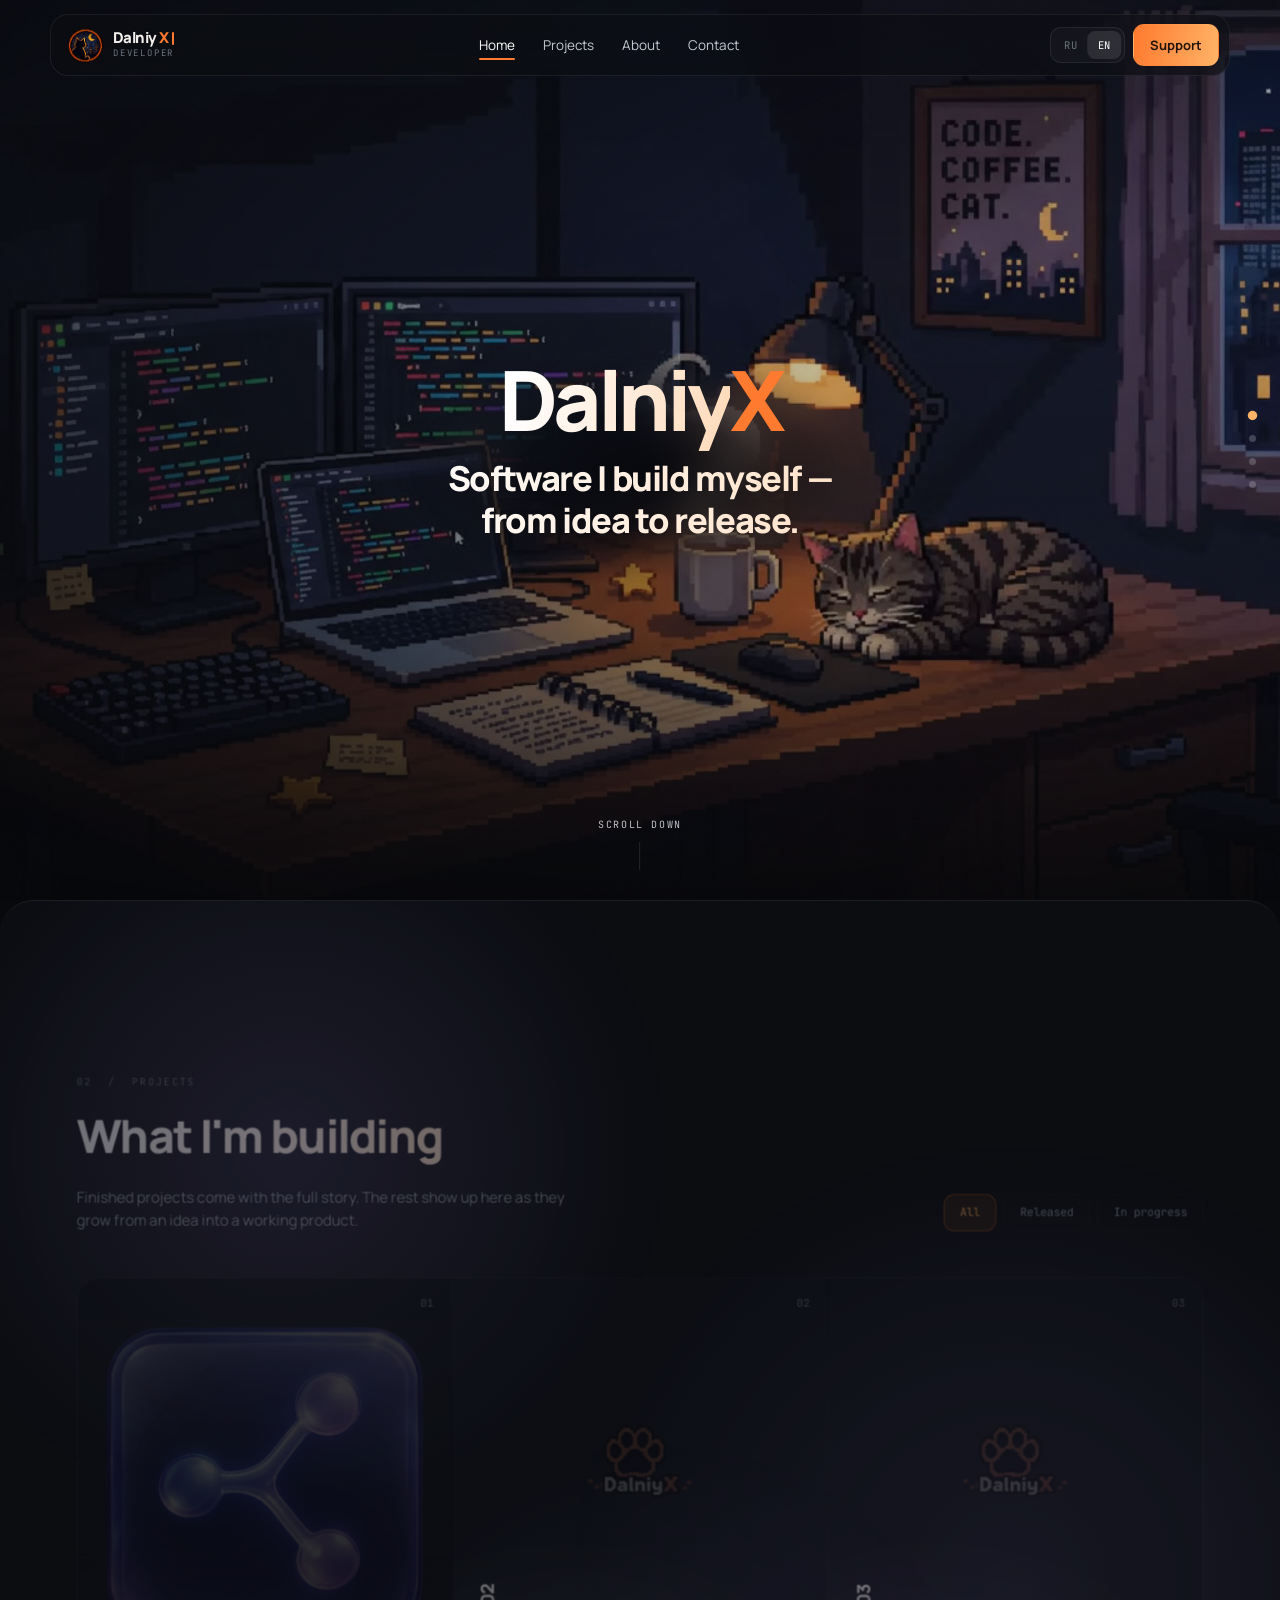
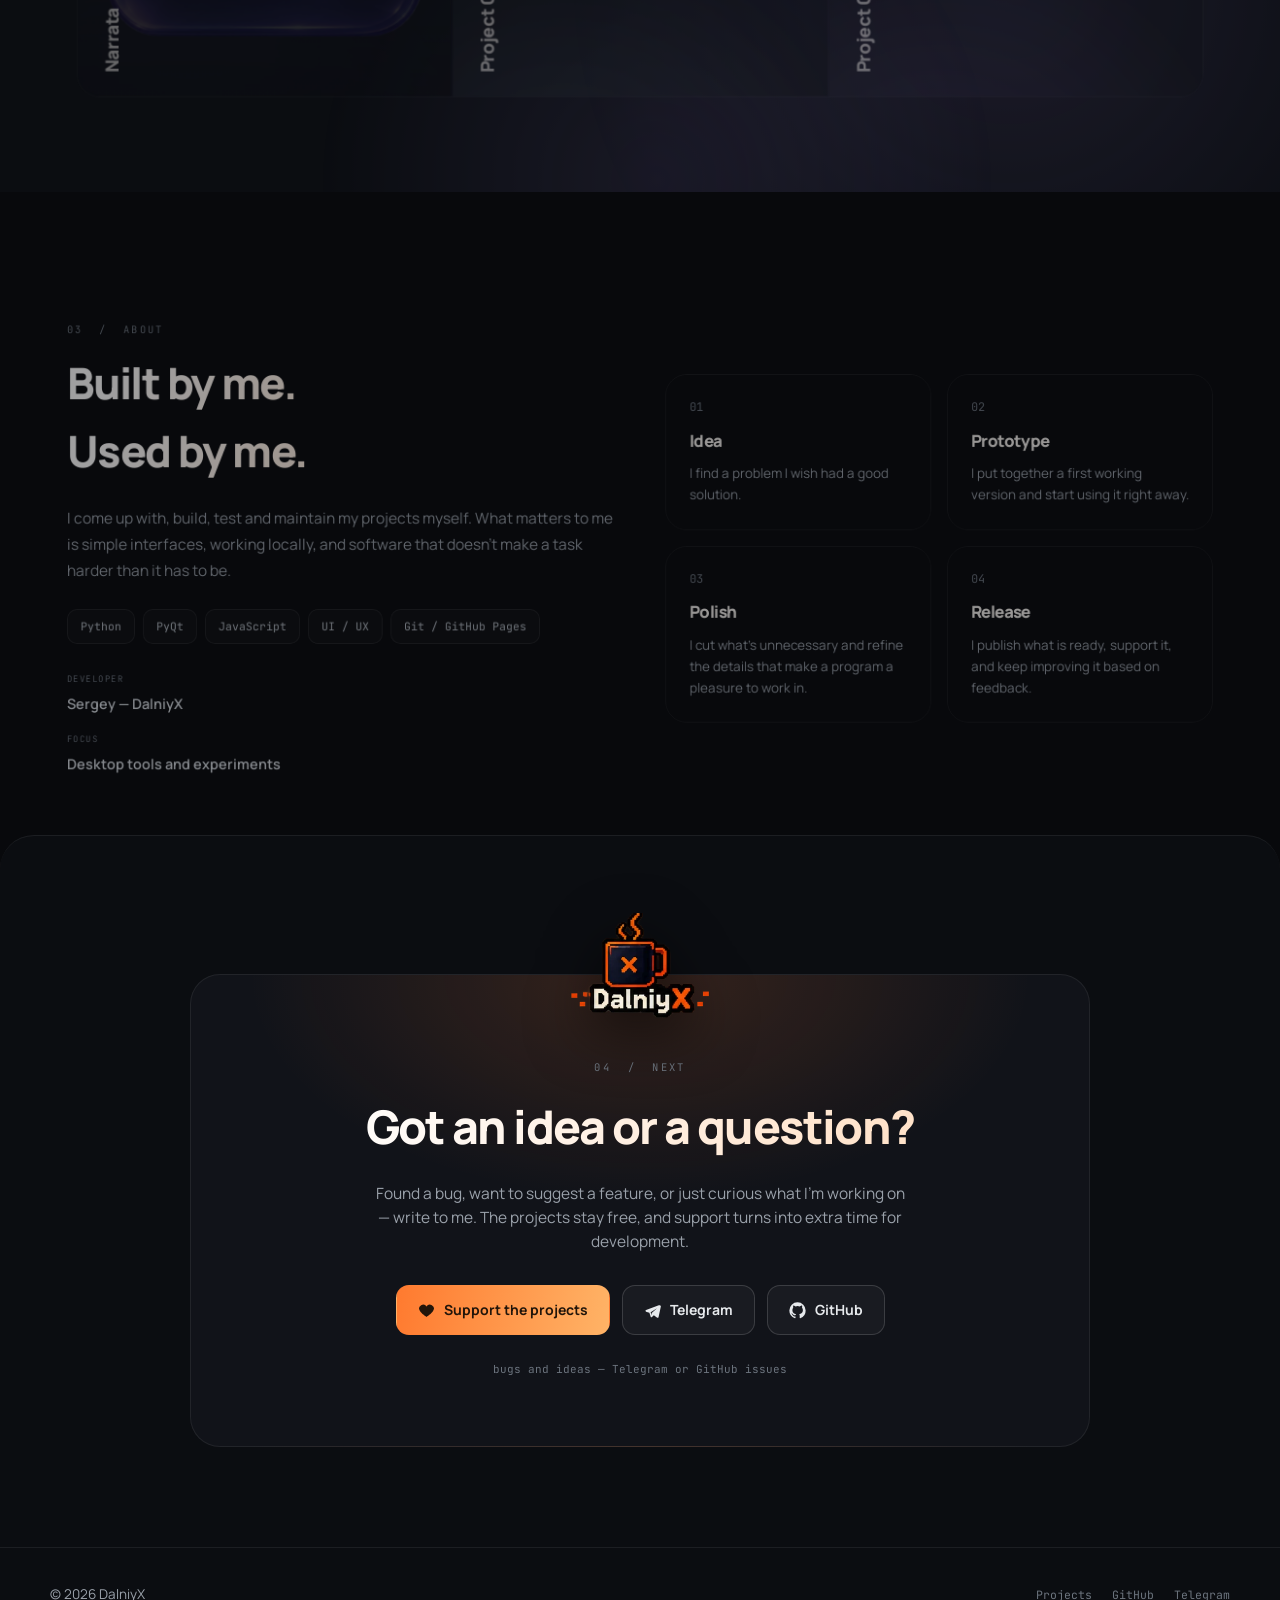
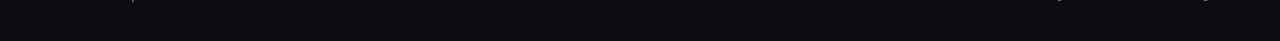
==== commit c41a6cdc: "Обновление сайта" ====
--- a/index.html
+++ b/index.html
@@ -30,7 +30,7 @@
 <link rel="icon" type="image/png" sizes="32x32" href="assets/img/favicon-32.png">
 <link rel="icon" type="image/png" sizes="64x64" href="assets/img/favicon-64.png">
 <link rel="apple-touch-icon" href="assets/img/apple-touch-icon.png">
-<link rel="stylesheet" href="assets/style.css?v=20261002e">
+<link rel="stylesheet" href="assets/style.css?v=20261003b">
 <script>setTimeout(function(){document.documentElement.classList.add("ready")},1500);</script>
 <style>
   /* стили, нужные только главной */
@@ -336,27 +336,27 @@
     <p class="note" data-t="support.note">Любая сумма — это ещё один вечер разработки. Выберите удобный способ:</p>
     <div class="support-list">
       <a class="support-item" href="https://boosty.to/dalniyx" data-link="boosty" target="_blank" rel="noopener">
-        <span class="ico o sm" style="width:38px;height:38px;border-radius:11px;font-weight:800;color:#22150a">B</span>
+        <span class="ico o sm br-boosty" style="width:38px;height:38px;border-radius:11px"><svg width="22" height="22" viewBox="0 0 24 24" fill="#fff" aria-hidden="true"><path d="M13.4 2 6.3 13.6h4.5L9.5 22l8.2-12.2h-4.9L13.4 2z"/></svg></span>
         <span><b>Boosty</b><small data-t="support.boostySub">регулярная поддержка</small></span>
         <span class="go">→</span>
       </a>
       <a class="support-item" data-link="patreon" target="_blank" rel="noopener">
-        <span class="ico p sm" style="width:38px;height:38px;border-radius:11px;font-weight:800;color:#2b0e08">P</span>
+        <span class="ico p sm br-patreon" style="width:38px;height:38px;border-radius:11px"><svg width="22" height="22" viewBox="0 0 24 24" fill="#fff" aria-hidden="true"><circle cx="14.8" cy="9.4" r="5.6"/><rect x="3.4" y="3.8" width="3.8" height="16.4" rx="1.3"/></svg></span>
         <span><b>Patreon</b><small data-t="support.patreonSub">регулярная поддержка</small></span>
         <span class="go">→</span>
       </a>
       <a class="support-item" href="https://www.donationalerts.com/r/dalniyx" data-link="donationalerts" target="_blank" rel="noopener">
-        <span class="ico v sm" style="width:38px;height:38px;border-radius:11px;font-weight:800;color:#0a0d11">D</span>
+        <span class="ico v sm br-da" style="width:38px;height:38px;border-radius:11px"><svg width="22" height="22" viewBox="0 0 24 24" fill="#fff" aria-hidden="true"><path d="M12 3a5 5 0 0 0-5 5v3.2c0 .9-.3 1.7-.9 2.4l-1.2 1.8c-.5.6-.1 1.6.7 1.6h12.8c.8 0 1.2-1 .7-1.6l-1.2-1.8c-.6-.7-.9-1.5-.9-2.4V8a5 5 0 0 0-5-5zM10 18.4a2 2 0 0 0 4 0h-4z"/></svg></span>
         <span><b>DonationAlerts</b><small data-t="support.daSub">разовый донат</small></span>
         <span class="go">→</span>
       </a>
       <a class="support-item" data-link="tbank" target="_blank" rel="noopener">
-        <span class="ico y sm" style="width:38px;height:38px;border-radius:11px;font-weight:800;color:#22150a">Т</span>
+        <span class="ico y sm br-tbank" style="width:38px;height:38px;border-radius:11px"><svg width="22" height="22" viewBox="0 0 24 24" fill="none" aria-hidden="true"><path d="M12 2.4 4.4 4.9v6.3c0 4.7 3 8.5 7.6 10.4 4.6-1.9 7.6-5.7 7.6-10.4V4.9L12 2.4z" fill="#1b1b1b"/><path d="M8.1 8.1h7.8v2.2h-2.8v6.3h-2.2v-6.3H8.1z" fill="#ffdd2d"/></svg></span>
         <span><b>Т-Банк</b><small data-t="support.tbankSub">сбор картой, без регистрации</small></span>
         <span class="go">→</span>
       </a>
       <a class="support-item" data-link="cloudtips" target="_blank" rel="noopener">
-        <span class="ico g sm" style="width:38px;height:38px;border-radius:11px;font-weight:800;color:#0a0d11">₽</span>
+        <span class="ico g sm br-ct" style="width:38px;height:38px;border-radius:11px"><svg width="22" height="22" viewBox="0 0 24 24" fill="#fff" aria-hidden="true"><path d="M7.6 18.2a4.6 4.6 0 0 1-.7-9.1 6.1 6.1 0 0 1 11.6 1.7 3.7 3.7 0 0 1-.9 7.4H7.6z"/></svg></span>
         <span><b>CloudTips</b><small data-t="support.ctSub">картой, без регистрации</small></span>
         <span class="go">→</span>
       </a>
@@ -390,8 +390,8 @@
   </div>
 </dialog>
 
-<script src="assets/content.js?v=20261002e" defer></script>
-<script src="assets/i18n.js?v=20261002e" defer></script>
-<script src="assets/app.js?v=20261002e" defer></script>
+<script src="assets/content.js?v=20261003b" defer></script>
+<script src="assets/i18n.js?v=20261003b" defer></script>
+<script src="assets/app.js?v=20261003b" defer></script>
 </body>
 </html>
--- a/assets/style.css
+++ b/assets/style.css
@@ -460,13 +460,18 @@
 }
 
 /* ---------- модалка поддержки ---------- */
-dialog.support{border:0;padding:0;background:transparent;max-width:min(460px,calc(100% - 32px));color:var(--text)}
-dialog.support::backdrop{background:rgba(6,7,10,.7);backdrop-filter:blur(10px);opacity:0;transition:opacity .4s var(--e-out)}
-dialog.support[open]::backdrop{opacity:1}
+/* Открытие и закрытие окон (поддержка, проект): .shown ставит/снимает app.js. Переход в состояние .shown
+   медленный и мягкий, обратно — короткий: закрывающееся окно не должно «висеть». Затемнение (::backdrop)
+   привязано к .shown, а не к [open] — иначе оно появлялось бы рывком и пропадало вместе с закрытием диалога.
+   overflow:visible у <dialog> обязателен: по умолчанию у него auto, и пока окно сдвигается/масштабируется,
+   на нём на миг вылезала собственная полоса прокрутки. */
+dialog.support{border:0;padding:0;background:transparent;max-width:min(460px,calc(100% - 32px));color:var(--text);overflow:visible}
+dialog.support::backdrop{background:rgba(6,7,10,.7);backdrop-filter:blur(10px);opacity:0;transition:opacity .25s var(--e-out)}
+dialog.support.shown::backdrop{opacity:1;transition-duration:.4s}
 .support-box{border:1px solid var(--line-strong);border-radius:24px;background:var(--surface);
   padding:30px;box-shadow:0 50px 100px -50px rgba(0,0,0,1);
-  opacity:0;transform:translateY(12px) scale(.98);transition:opacity .45s var(--e-out),transform .55s var(--e-soft)}
-dialog.support.shown .support-box{opacity:1;transform:none}
+  opacity:0;transform:translateY(12px) scale(.98);transition:opacity .25s var(--e-out),transform .3s var(--e-out)}
+dialog.support.shown .support-box{opacity:1;transform:none;transition:opacity .45s var(--e-out),transform .55s var(--e-soft)}
 .support-box h3{font-size:22px}
 .support-box .note{margin-top:10px;color:var(--muted);font-size:14px}
 .support-list{margin-top:22px;display:grid;gap:10px}
@@ -476,6 +481,14 @@
 .support-item b{display:block;font-size:14.5px}
 .support-item small{display:block;color:var(--dim);font-family:var(--mono);font-size:10.5px;margin-top:3px}
 .support-item .go{margin-left:auto;color:var(--acc-2)}
+/* значки площадок: фирменный цвет плитки и упрощённый знак, нарисованный здесь же (SVG в разметке) —
+   без картинок и без внешних запросов; сами лого сервисов не копируются */
+.support-item .ico.br-boosty{background:linear-gradient(135deg,#f15f2c,#ff8a4c)}
+.support-item .ico.br-patreon{background:linear-gradient(135deg,#f96854,#ff424d)}
+.support-item .ico.br-da{background:linear-gradient(135deg,#f57d07,#ffb02e)}
+.support-item .ico.br-tbank{background:linear-gradient(135deg,#ffdd2d,#fff07a)}
+.support-item .ico.br-ct{background:linear-gradient(135deg,#3d6bff,#6aa2ff)}
+.support-item .ico svg{display:block}
 .support-close{margin-top:22px;width:100%;padding:11px;border:1px solid var(--line);border-radius:12px;
   font-family:var(--mono);font-size:12px;color:var(--muted);transition:color var(--t-mid),border-color var(--t-mid)}
 .support-close:hover{color:#fff;border-color:var(--line-strong)}
@@ -486,15 +499,15 @@
 dialog.project-modal{border:0;padding:0;background:transparent;width:min(940px,calc(100% - 32px));max-width:none;
   max-height:none;overflow:visible;color:var(--text)}
 dialog.project-modal::backdrop{background:rgba(6,7,10,.72);backdrop-filter:blur(12px);opacity:0;
-  transition:opacity .4s var(--e-out)}
-dialog.project-modal[open]::backdrop{opacity:1}
+  transition:opacity .25s var(--e-out)}
+dialog.project-modal.shown::backdrop{opacity:1;transition-duration:.4s}
 .project-modal-box{--pm-acc:#ff9a4d;position:relative;max-height:min(780px,calc(100dvh - 48px));
   overflow-x:hidden;overflow-y:auto;scrollbar-width:thin;scrollbar-color:rgba(255,255,255,.16) transparent;
   overscroll-behavior:contain;
   border:1px solid color-mix(in srgb,var(--pm-acc) 26%,var(--line-strong));border-radius:26px;background:var(--surface);
   box-shadow:0 60px 120px -50px rgba(0,0,0,1),0 0 80px -40px color-mix(in srgb,var(--pm-acc) 45%,transparent);
-  opacity:0;transform:translateY(14px) scale(.98);transition:opacity .45s var(--e-out),transform .6s var(--e-soft)}
-dialog.project-modal.shown .project-modal-box{opacity:1;transform:none}
+  opacity:0;transform:translateY(14px) scale(.98);transition:opacity .25s var(--e-out),transform .3s var(--e-out)}
+dialog.project-modal.shown .project-modal-box{opacity:1;transform:none;transition:opacity .45s var(--e-out),transform .6s var(--e-soft)}
 .project-modal-box::before{content:"";position:absolute;left:0;right:0;top:0;height:340px;pointer-events:none;z-index:1;
   background:radial-gradient(460px 260px at 88% -12%,color-mix(in srgb,var(--pm-acc) 24%,transparent),transparent 70%)}
 .project-modal-close{position:absolute;top:16px;right:16px;z-index:3;width:38px;height:38px;border-radius:50%;
@@ -547,7 +560,7 @@
   box-shadow:0 14px 34px -14px color-mix(in srgb,var(--pm-acc) 70%,transparent)}
 
 /* содержимое окна выходит по очереди при открытии */
-.pm-body>*{opacity:0;transform:translateY(10px)}
+.pm-body>*{opacity:0;transform:translateY(10px);transition:opacity .2s var(--e-out)}
 dialog.project-modal.shown .pm-body>*{opacity:1;transform:none;
   transition:opacity .5s var(--e-out) calc(.1s + var(--k,0) * .05s),transform .7s var(--e-soft) calc(.1s + var(--k,0) * .05s)}
 .pm-body>:nth-child(2){--k:1}
